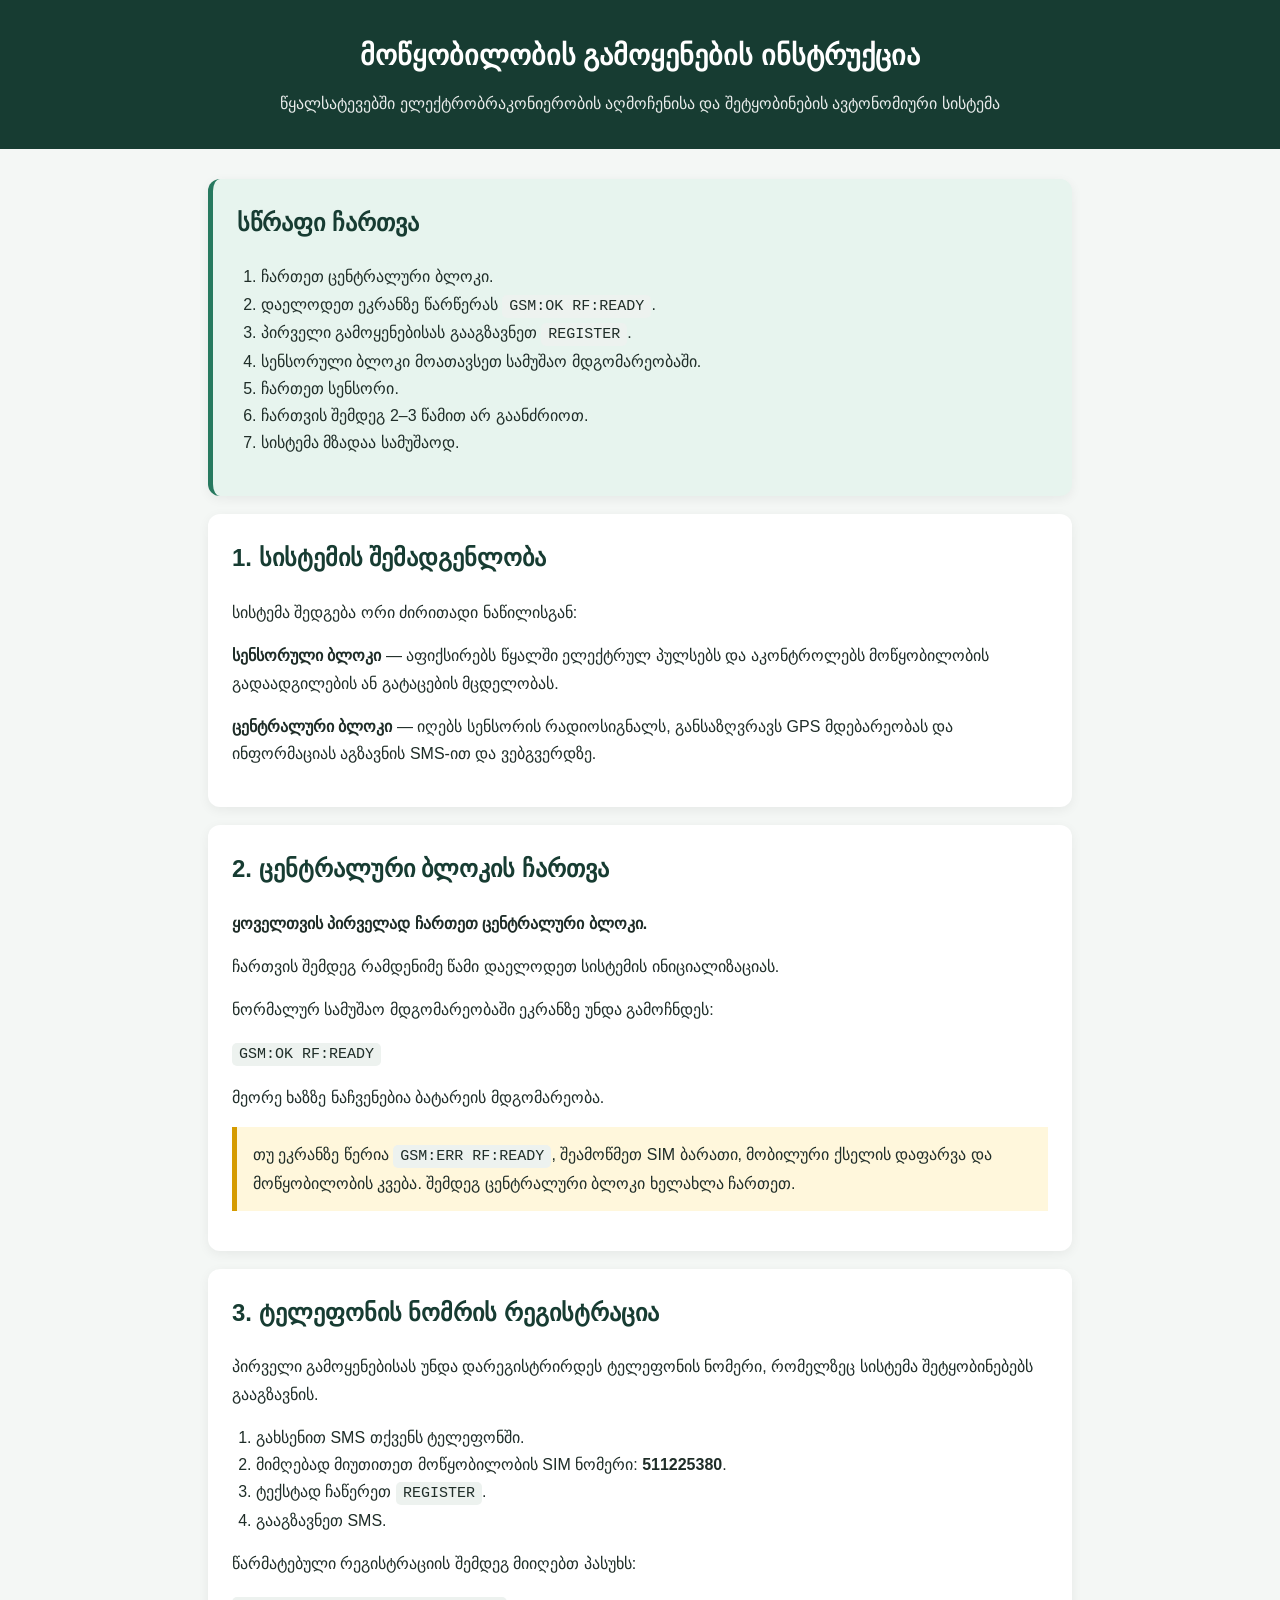
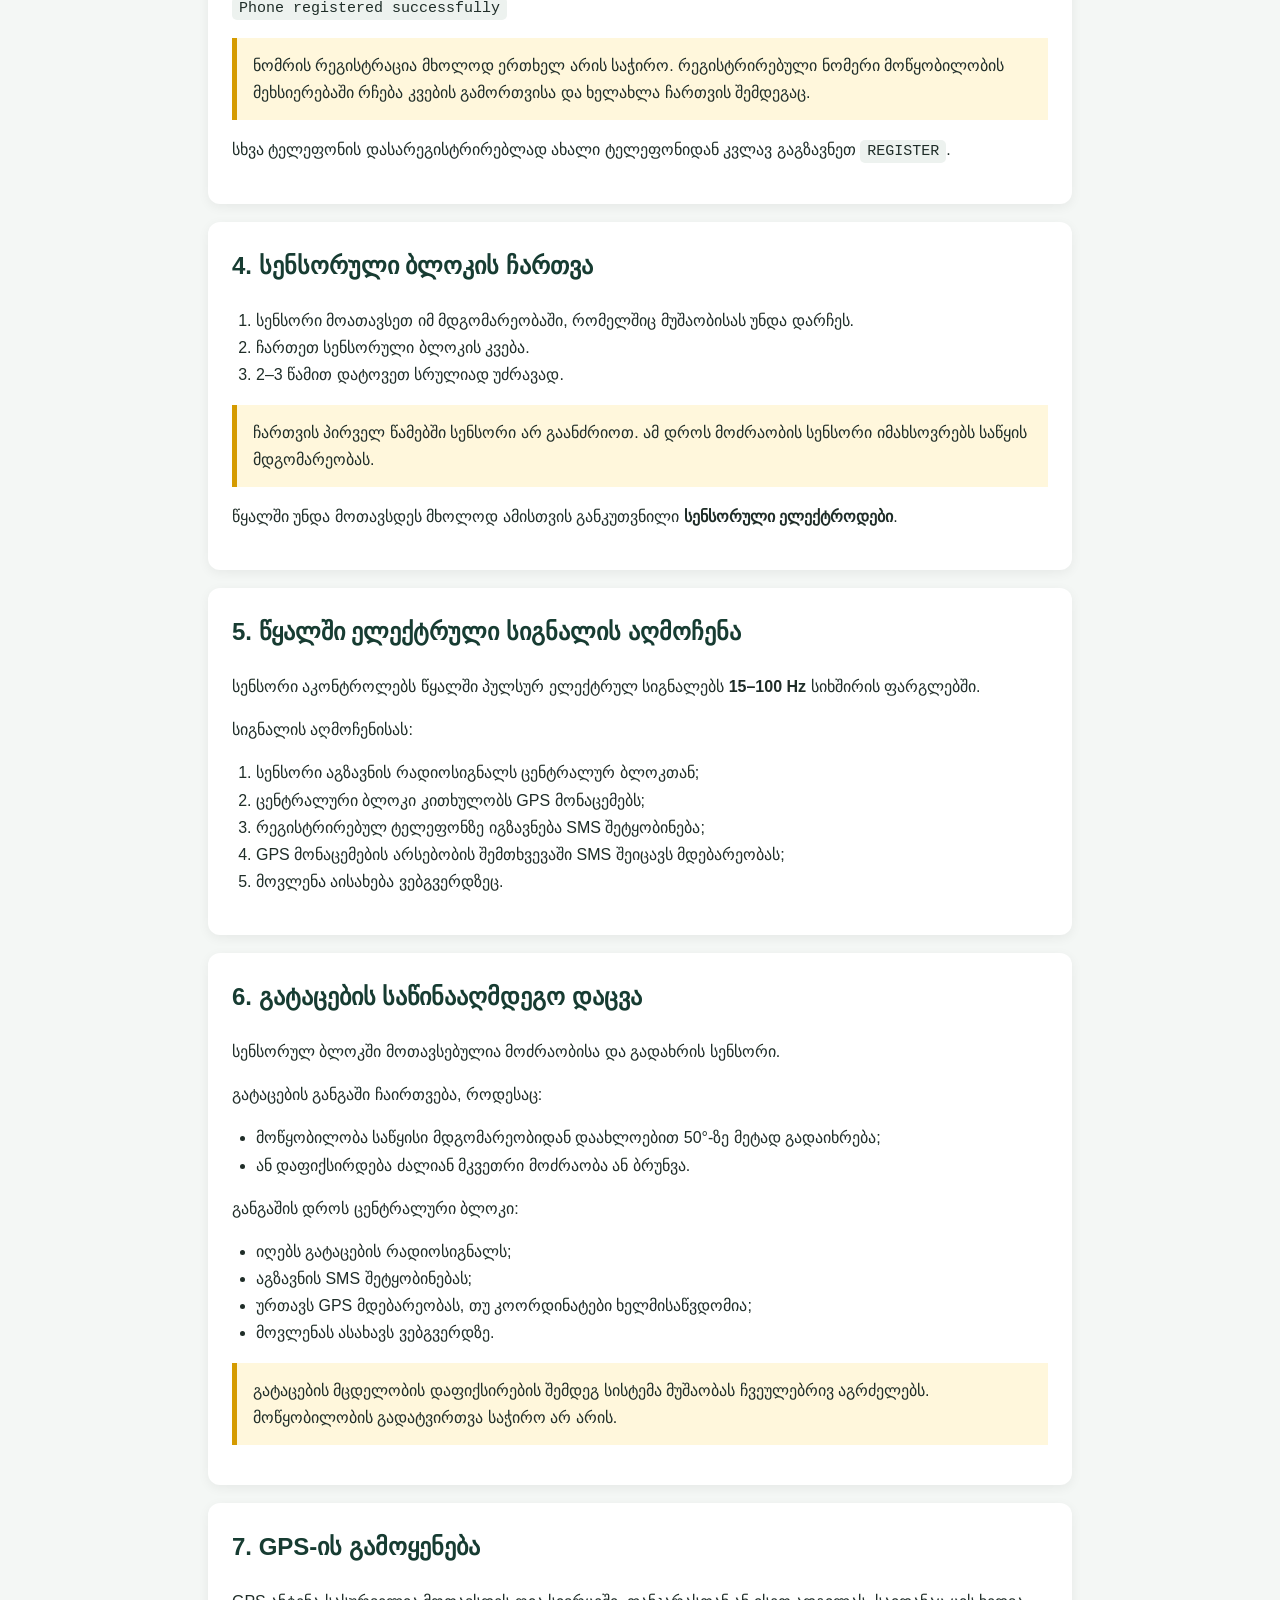
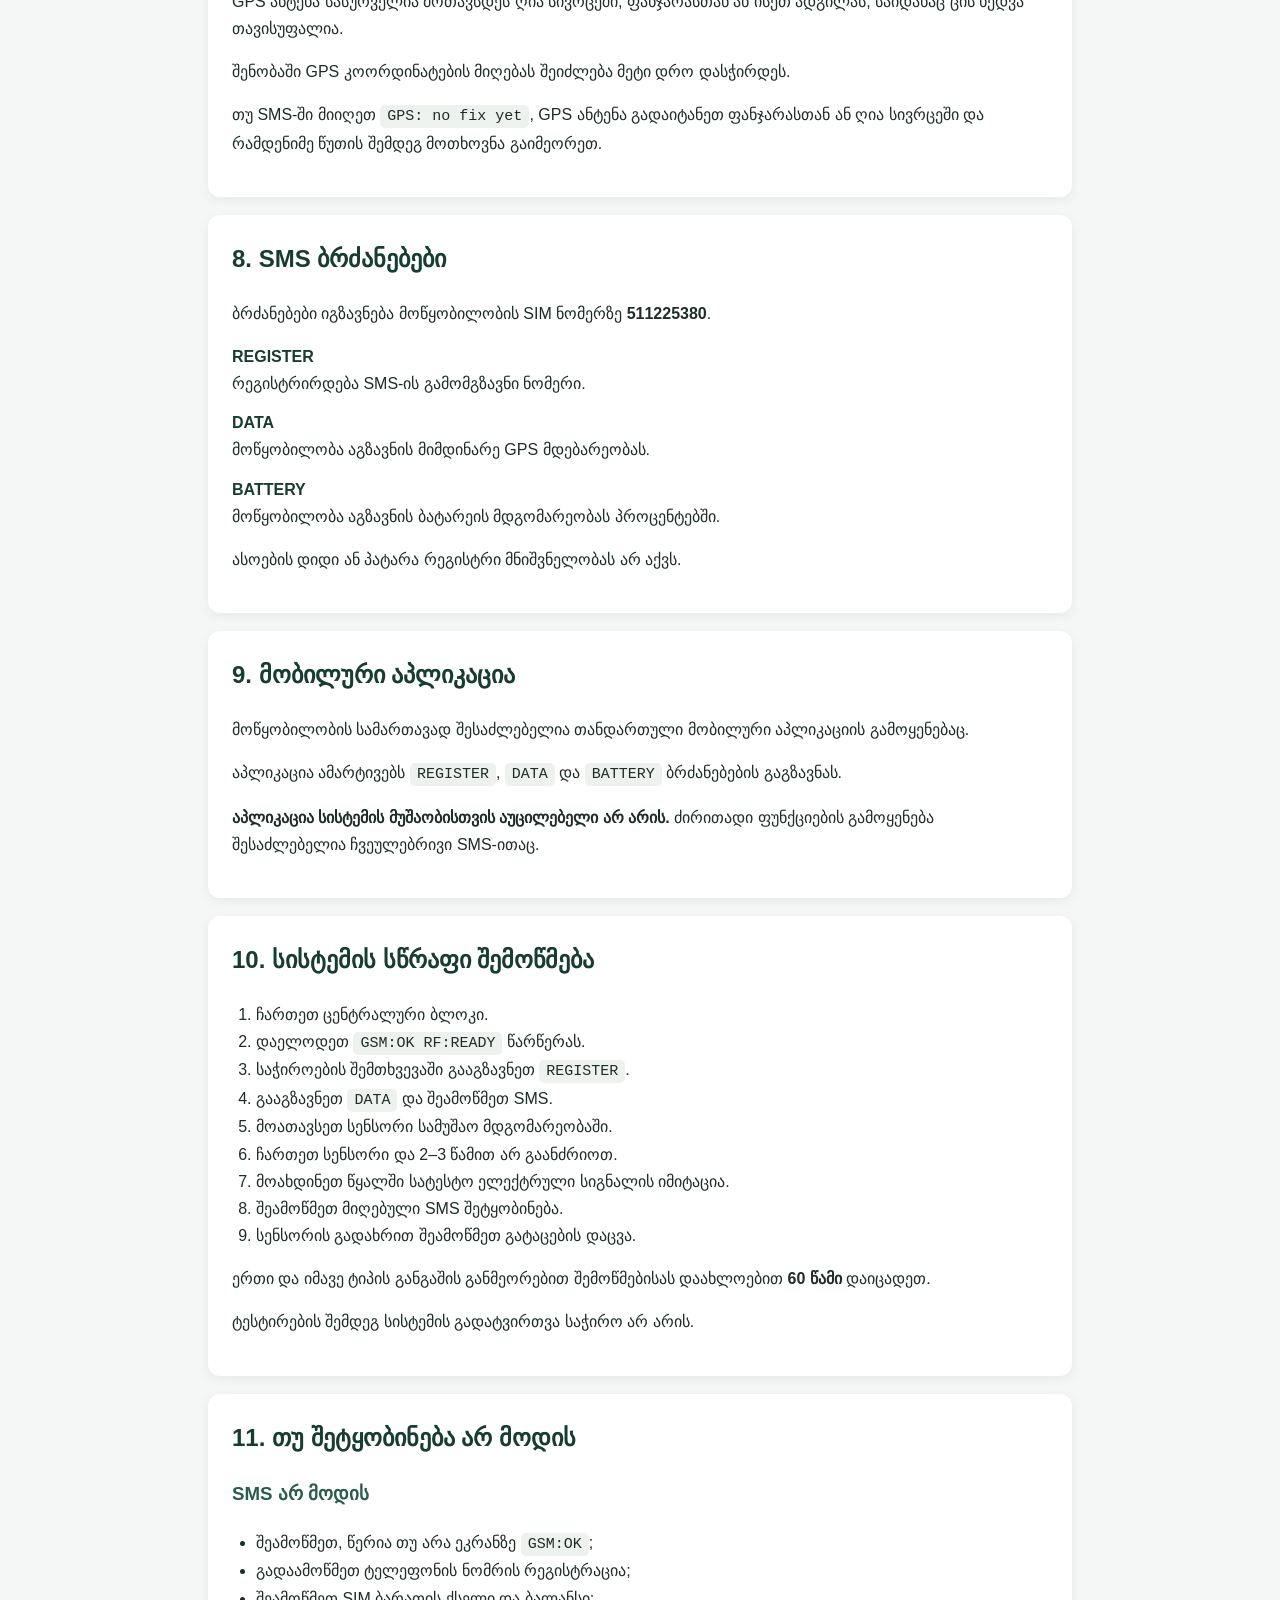
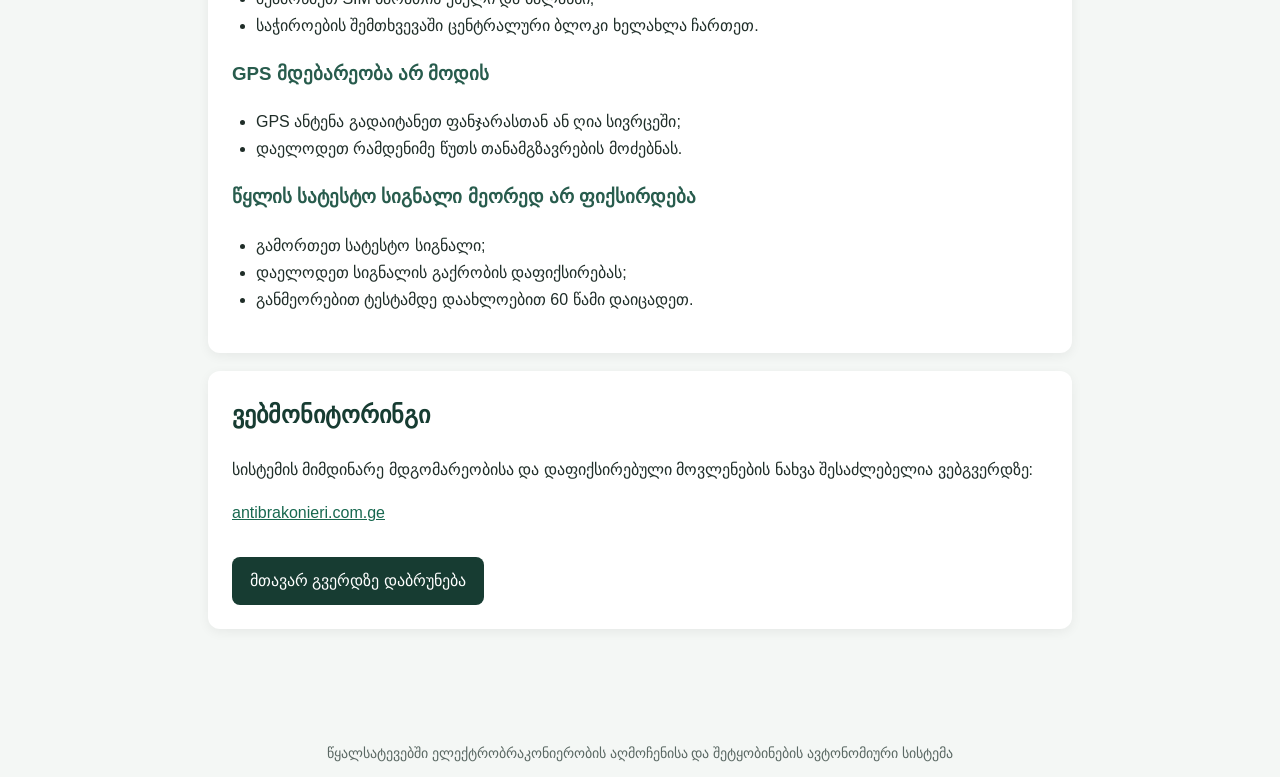
==== instruction.html @ 5f30da4d "Add initial HTML instruction document" ====
<!DOCTYPE html>
<html lang="ka">
<head>
  <meta charset="UTF-8">
  <meta name="viewport" content="width=device-width, initial-scale=1.0">

  <title>გამოყენების ინსტრუქცია | ანტიბრაკონიერი</title>

  <style>
    * {
      box-sizing: border-box;
    }

    body {
      margin: 0;
      font-family: Arial, sans-serif;
      background: #f4f7f5;
      color: #1f2d28;
      line-height: 1.7;
    }

    header {
      background: #173c32;
      color: white;
      padding: 32px 20px;
      text-align: center;
    }

    header h1 {
      margin: 0 0 10px;
      font-size: 28px;
    }

    header p {
      margin: 0;
      opacity: 0.9;
    }

    main {
      max-width: 900px;
      margin: 30px auto;
      padding: 0 18px 40px;
    }

    section {
      background: white;
      margin-bottom: 18px;
      padding: 24px;
      border-radius: 12px;
      box-shadow: 0 3px 12px rgba(0, 0, 0, 0.06);
    }

    h2 {
      margin-top: 0;
      color: #173c32;
    }

    h3 {
      color: #285c4d;
    }

    code {
      background: #edf2ef;
      padding: 3px 7px;
      border-radius: 5px;
      font-size: 15px;
    }

    .important {
      background: #fff7dc;
      border-left: 5px solid #d59b00;
      padding: 14px 16px;
      margin: 16px 0;
    }

    .quick {
      background: #e7f4ee;
      border-left: 5px solid #27795f;
    }

    ol, ul {
      padding-left: 24px;
    }

    .command {
      margin-bottom: 12px;
    }

    .command strong {
      color: #173c32;
    }

    a {
      color: #17684f;
    }

    .home-link {
      display: inline-block;
      margin-top: 15px;
      padding: 10px 18px;
      background: #173c32;
      color: white;
      text-decoration: none;
      border-radius: 8px;
    }

    footer {
      text-align: center;
      padding: 25px;
      color: #5a6863;
      font-size: 14px;
    }

    @media (max-width: 600px) {
      header h1 {
        font-size: 23px;
      }

      section {
        padding: 18px;
      }
    }
  </style>
</head>

<body>

<header>
  <h1>მოწყობილობის გამოყენების ინსტრუქცია</h1>
  <p>წყალსატევებში ელექტრობრაკონიერობის აღმოჩენისა და შეტყობინების ავტონომიური სისტემა</p>
</header>

<main>

  <section class="quick">
    <h2>სწრაფი ჩართვა</h2>

    <ol>
      <li>ჩართეთ ცენტრალური ბლოკი.</li>
      <li>დაელოდეთ ეკრანზე წარწერას <code>GSM:OK RF:READY</code>.</li>
      <li>პირველი გამოყენებისას გააგზავნეთ <code>REGISTER</code>.</li>
      <li>სენსორული ბლოკი მოათავსეთ სამუშაო მდგომარეობაში.</li>
      <li>ჩართეთ სენსორი.</li>
      <li>ჩართვის შემდეგ 2–3 წამით არ გაანძრიოთ.</li>
      <li>სისტემა მზადაა სამუშაოდ.</li>
    </ol>
  </section>


  <section>
    <h2>1. სისტემის შემადგენლობა</h2>

    <p>
      სისტემა შედგება ორი ძირითადი ნაწილისგან:
    </p>

    <p>
      <strong>სენსორული ბლოკი</strong> — აფიქსირებს წყალში ელექტრულ
      პულსებს და აკონტროლებს მოწყობილობის გადაადგილების ან
      გატაცების მცდელობას.
    </p>

    <p>
      <strong>ცენტრალური ბლოკი</strong> — იღებს სენსორის
      რადიოსიგნალს, განსაზღვრავს GPS მდებარეობას და ინფორმაციას
      აგზავნის SMS-ით და ვებგვერდზე.
    </p>
  </section>


  <section>
    <h2>2. ცენტრალური ბლოკის ჩართვა</h2>

    <p><strong>ყოველთვის პირველად ჩართეთ ცენტრალური ბლოკი.</strong></p>

    <p>
      ჩართვის შემდეგ რამდენიმე წამი დაელოდეთ სისტემის ინიციალიზაციას.
    </p>

    <p>
      ნორმალურ სამუშაო მდგომარეობაში ეკრანზე უნდა გამოჩნდეს:
    </p>

    <p><code>GSM:OK RF:READY</code></p>

    <p>
      მეორე ხაზზე ნაჩვენებია ბატარეის მდგომარეობა.
    </p>

    <div class="important">
      თუ ეკრანზე წერია <code>GSM:ERR RF:READY</code>,
      შეამოწმეთ SIM ბარათი, მობილური ქსელის დაფარვა და
      მოწყობილობის კვება. შემდეგ ცენტრალური ბლოკი ხელახლა ჩართეთ.
    </div>
  </section>


  <section>
    <h2>3. ტელეფონის ნომრის რეგისტრაცია</h2>

    <p>
      პირველი გამოყენებისას უნდა დარეგისტრირდეს ტელეფონის ნომერი,
      რომელზეც სისტემა შეტყობინებებს გააგზავნის.
    </p>

    <ol>
      <li>გახსენით SMS თქვენს ტელეფონში.</li>
      <li>მიმღებად მიუთითეთ მოწყობილობის SIM ნომერი: <strong>511225380</strong>.</li>
      <li>ტექსტად ჩაწერეთ <code>REGISTER</code>.</li>
      <li>გააგზავნეთ SMS.</li>
    </ol>

    <p>
      წარმატებული რეგისტრაციის შემდეგ მიიღებთ პასუხს:
    </p>

    <p><code>Phone registered successfully</code></p>

    <div class="important">
      ნომრის რეგისტრაცია მხოლოდ ერთხელ არის საჭირო.
      რეგისტრირებული ნომერი მოწყობილობის მეხსიერებაში რჩება
      კვების გამორთვისა და ხელახლა ჩართვის შემდეგაც.
    </div>

    <p>
      სხვა ტელეფონის დასარეგისტრირებლად ახალი ტელეფონიდან კვლავ
      გაგზავნეთ <code>REGISTER</code>.
    </p>
  </section>


  <section>
    <h2>4. სენსორული ბლოკის ჩართვა</h2>

    <ol>
      <li>სენსორი მოათავსეთ იმ მდგომარეობაში, რომელშიც მუშაობისას უნდა დარჩეს.</li>
      <li>ჩართეთ სენსორული ბლოკის კვება.</li>
      <li>2–3 წამით დატოვეთ სრულიად უძრავად.</li>
    </ol>

    <div class="important">
      ჩართვის პირველ წამებში სენსორი არ გაანძრიოთ.
      ამ დროს მოძრაობის სენსორი იმახსოვრებს საწყის მდგომარეობას.
    </div>

    <p>
      წყალში უნდა მოთავსდეს მხოლოდ ამისთვის განკუთვნილი
      <strong>სენსორული ელექტროდები</strong>.
    </p>
  </section>


  <section>
    <h2>5. წყალში ელექტრული სიგნალის აღმოჩენა</h2>

    <p>
      სენსორი აკონტროლებს წყალში პულსურ ელექტრულ სიგნალებს
      <strong>15–100 Hz</strong> სიხშირის ფარგლებში.
    </p>

    <p>სიგნალის აღმოჩენისას:</p>

    <ol>
      <li>სენსორი აგზავნის რადიოსიგნალს ცენტრალურ ბლოკთან;</li>
      <li>ცენტრალური ბლოკი კითხულობს GPS მონაცემებს;</li>
      <li>რეგისტრირებულ ტელეფონზე იგზავნება SMS შეტყობინება;</li>
      <li>GPS მონაცემების არსებობის შემთხვევაში SMS შეიცავს მდებარეობას;</li>
      <li>მოვლენა აისახება ვებგვერდზეც.</li>
    </ol>
  </section>


  <section>
    <h2>6. გატაცების საწინააღმდეგო დაცვა</h2>

    <p>
      სენსორულ ბლოკში მოთავსებულია მოძრაობისა და გადახრის სენსორი.
    </p>

    <p>გატაცების განგაში ჩაირთვება, როდესაც:</p>

    <ul>
      <li>მოწყობილობა საწყისი მდგომარეობიდან დაახლოებით 50°-ზე მეტად გადაიხრება;</li>
      <li>ან დაფიქსირდება ძალიან მკვეთრი მოძრაობა ან ბრუნვა.</li>
    </ul>

    <p>განგაშის დროს ცენტრალური ბლოკი:</p>

    <ul>
      <li>იღებს გატაცების რადიოსიგნალს;</li>
      <li>აგზავნის SMS შეტყობინებას;</li>
      <li>ურთავს GPS მდებარეობას, თუ კოორდინატები ხელმისაწვდომია;</li>
      <li>მოვლენას ასახავს ვებგვერდზე.</li>
    </ul>

    <div class="important">
      გატაცების მცდელობის დაფიქსირების შემდეგ სისტემა მუშაობას
      ჩვეულებრივ აგრძელებს. მოწყობილობის გადატვირთვა საჭირო არ არის.
    </div>
  </section>


  <section>
    <h2>7. GPS-ის გამოყენება</h2>

    <p>
      GPS ანტენა სასურველია მოთავსდეს ღია სივრცეში, ფანჯარასთან
      ან ისეთ ადგილას, საიდანაც ცის ხედვა თავისუფალია.
    </p>

    <p>
      შენობაში GPS კოორდინატების მიღებას შეიძლება მეტი დრო დასჭირდეს.
    </p>

    <p>
      თუ SMS-ში მიიღეთ <code>GPS: no fix yet</code>,
      GPS ანტენა გადაიტანეთ ფანჯარასთან ან ღია სივრცეში და
      რამდენიმე წუთის შემდეგ მოთხოვნა გაიმეორეთ.
    </p>
  </section>


  <section>
    <h2>8. SMS ბრძანებები</h2>

    <p>
      ბრძანებები იგზავნება მოწყობილობის SIM ნომერზე
      <strong>511225380</strong>.
    </p>

    <div class="command">
      <strong>REGISTER</strong><br>
      რეგისტრირდება SMS-ის გამომგზავნი ნომერი.
    </div>

    <div class="command">
      <strong>DATA</strong><br>
      მოწყობილობა აგზავნის მიმდინარე GPS მდებარეობას.
    </div>

    <div class="command">
      <strong>BATTERY</strong><br>
      მოწყობილობა აგზავნის ბატარეის მდგომარეობას პროცენტებში.
    </div>

    <p>
      ასოების დიდი ან პატარა რეგისტრი მნიშვნელობას არ აქვს.
    </p>
  </section>


  <section>
    <h2>9. მობილური აპლიკაცია</h2>

    <p>
      მოწყობილობის სამართავად შესაძლებელია თანდართული
      მობილური აპლიკაციის გამოყენებაც.
    </p>

    <p>
      აპლიკაცია ამარტივებს <code>REGISTER</code>,
      <code>DATA</code> და <code>BATTERY</code>
      ბრძანებების გაგზავნას.
    </p>

    <p>
      <strong>აპლიკაცია სისტემის მუშაობისთვის აუცილებელი არ არის.</strong>
      ძირითადი ფუნქციების გამოყენება შესაძლებელია ჩვეულებრივი SMS-ითაც.
    </p>
  </section>


  <section>
    <h2>10. სისტემის სწრაფი შემოწმება</h2>

    <ol>
      <li>ჩართეთ ცენტრალური ბლოკი.</li>
      <li>დაელოდეთ <code>GSM:OK RF:READY</code> წარწერას.</li>
      <li>საჭიროების შემთხვევაში გააგზავნეთ <code>REGISTER</code>.</li>
      <li>გააგზავნეთ <code>DATA</code> და შეამოწმეთ SMS.</li>
      <li>მოათავსეთ სენსორი სამუშაო მდგომარეობაში.</li>
      <li>ჩართეთ სენსორი და 2–3 წამით არ გაანძრიოთ.</li>
      <li>მოახდინეთ წყალში სატესტო ელექტრული სიგნალის იმიტაცია.</li>
      <li>შეამოწმეთ მიღებული SMS შეტყობინება.</li>
      <li>სენსორის გადახრით შეამოწმეთ გატაცების დაცვა.</li>
    </ol>

    <p>
      ერთი და იმავე ტიპის განგაშის განმეორებით შემოწმებისას
      დაახლოებით <strong>60 წამი</strong> დაიცადეთ.
    </p>

    <p>
      ტესტირების შემდეგ სისტემის გადატვირთვა საჭირო არ არის.
    </p>
  </section>


  <section>
    <h2>11. თუ შეტყობინება არ მოდის</h2>

    <h3>SMS არ მოდის</h3>

    <ul>
      <li>შეამოწმეთ, წერია თუ არა ეკრანზე <code>GSM:OK</code>;</li>
      <li>გადაამოწმეთ ტელეფონის ნომრის რეგისტრაცია;</li>
      <li>შეამოწმეთ SIM ბარათის ქსელი და ბალანსი;</li>
      <li>საჭიროების შემთხვევაში ცენტრალური ბლოკი ხელახლა ჩართეთ.</li>
    </ul>

    <h3>GPS მდებარეობა არ მოდის</h3>

    <ul>
      <li>GPS ანტენა გადაიტანეთ ფანჯარასთან ან ღია სივრცეში;</li>
      <li>დაელოდეთ რამდენიმე წუთს თანამგზავრების მოძებნას.</li>
    </ul>

    <h3>წყლის სატესტო სიგნალი მეორედ არ ფიქსირდება</h3>

    <ul>
      <li>გამორთეთ სატესტო სიგნალი;</li>
      <li>დაელოდეთ სიგნალის გაქრობის დაფიქსირებას;</li>
      <li>განმეორებით ტესტამდე დაახლოებით 60 წამი დაიცადეთ.</li>
    </ul>
  </section>


  <section>
    <h2>ვებმონიტორინგი</h2>

    <p>
      სისტემის მიმდინარე მდგომარეობისა და დაფიქსირებული მოვლენების
      ნახვა შესაძლებელია ვებგვერდზე:
    </p>

    <p>
      <a href="https://antibrakonieri.com.ge/">
        antibrakonieri.com.ge
      </a>
    </p>

    <a class="home-link" href="index.html">მთავარ გვერდზე დაბრუნება</a>
  </section>

</main>

<footer>
  წყალსატევებში ელექტრობრაკონიერობის აღმოჩენისა და შეტყობინების ავტონომიური სისტემა
</footer>

</body>
</html>
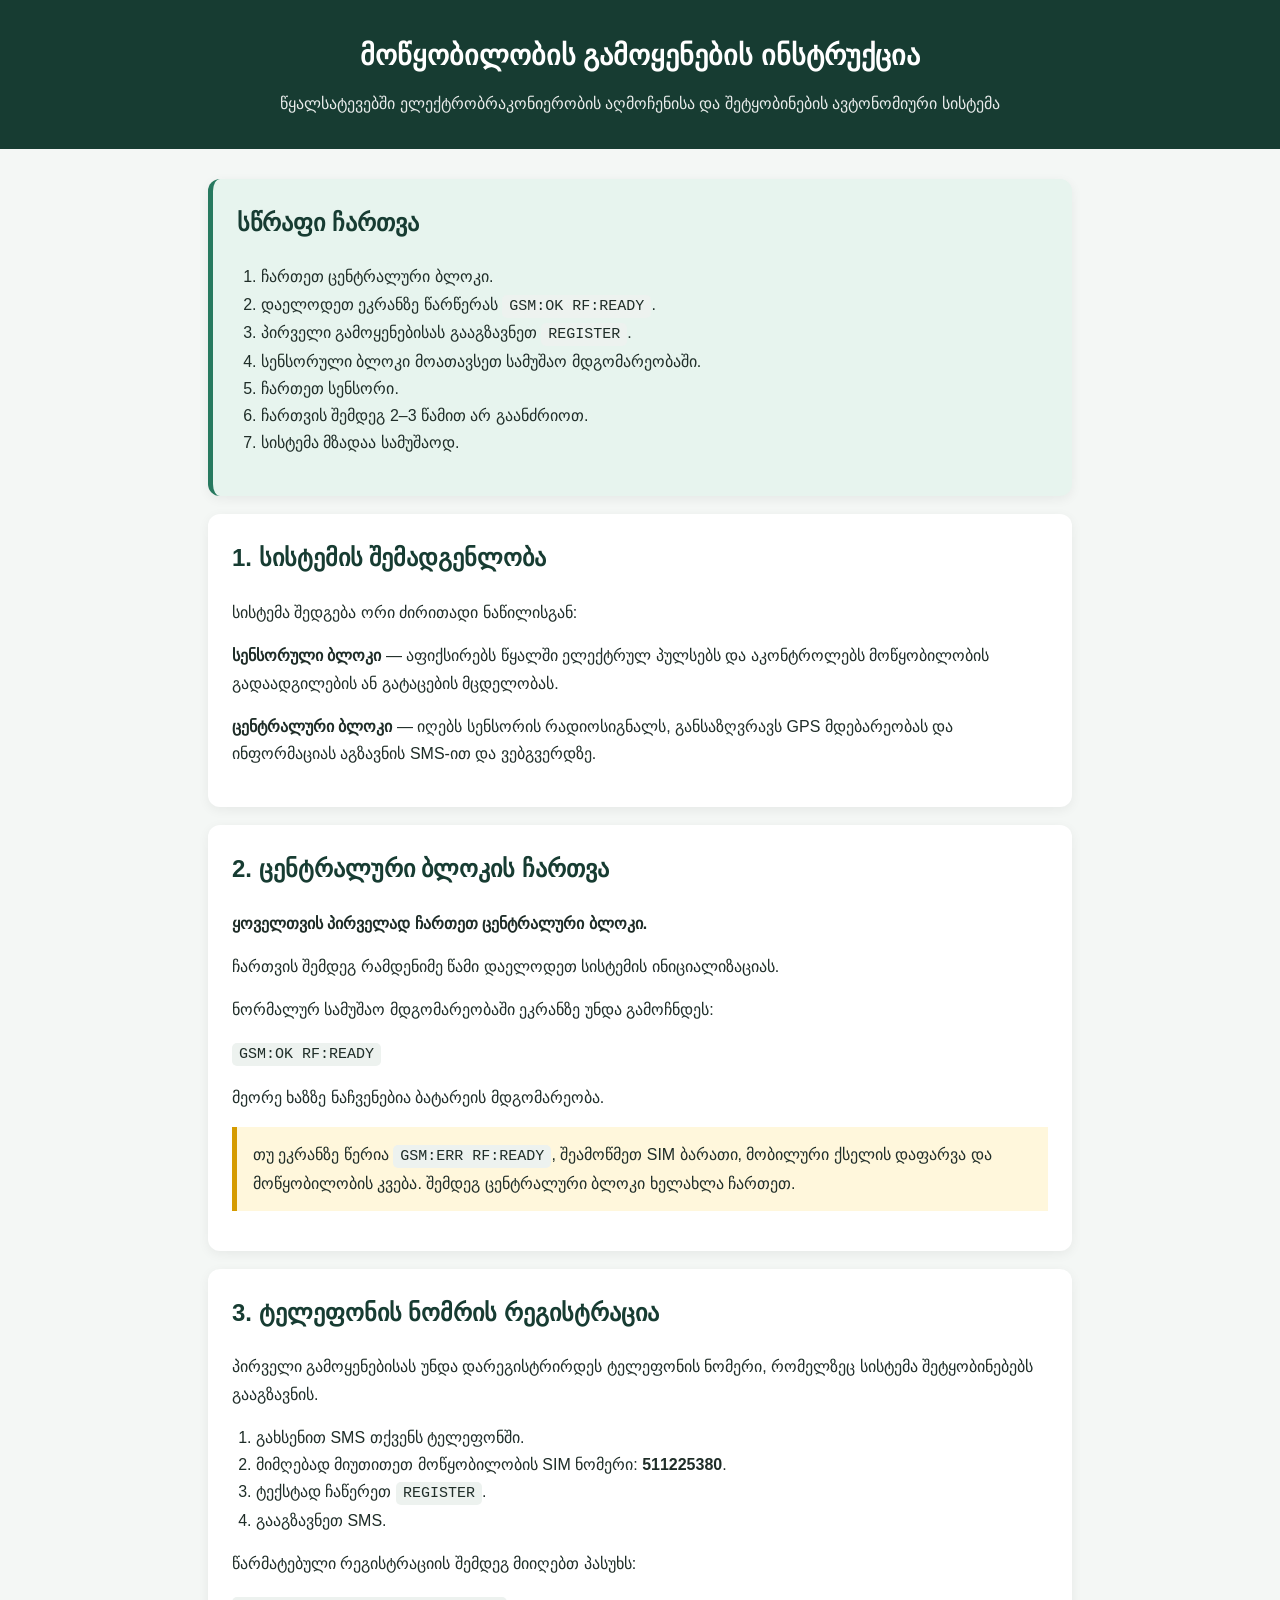
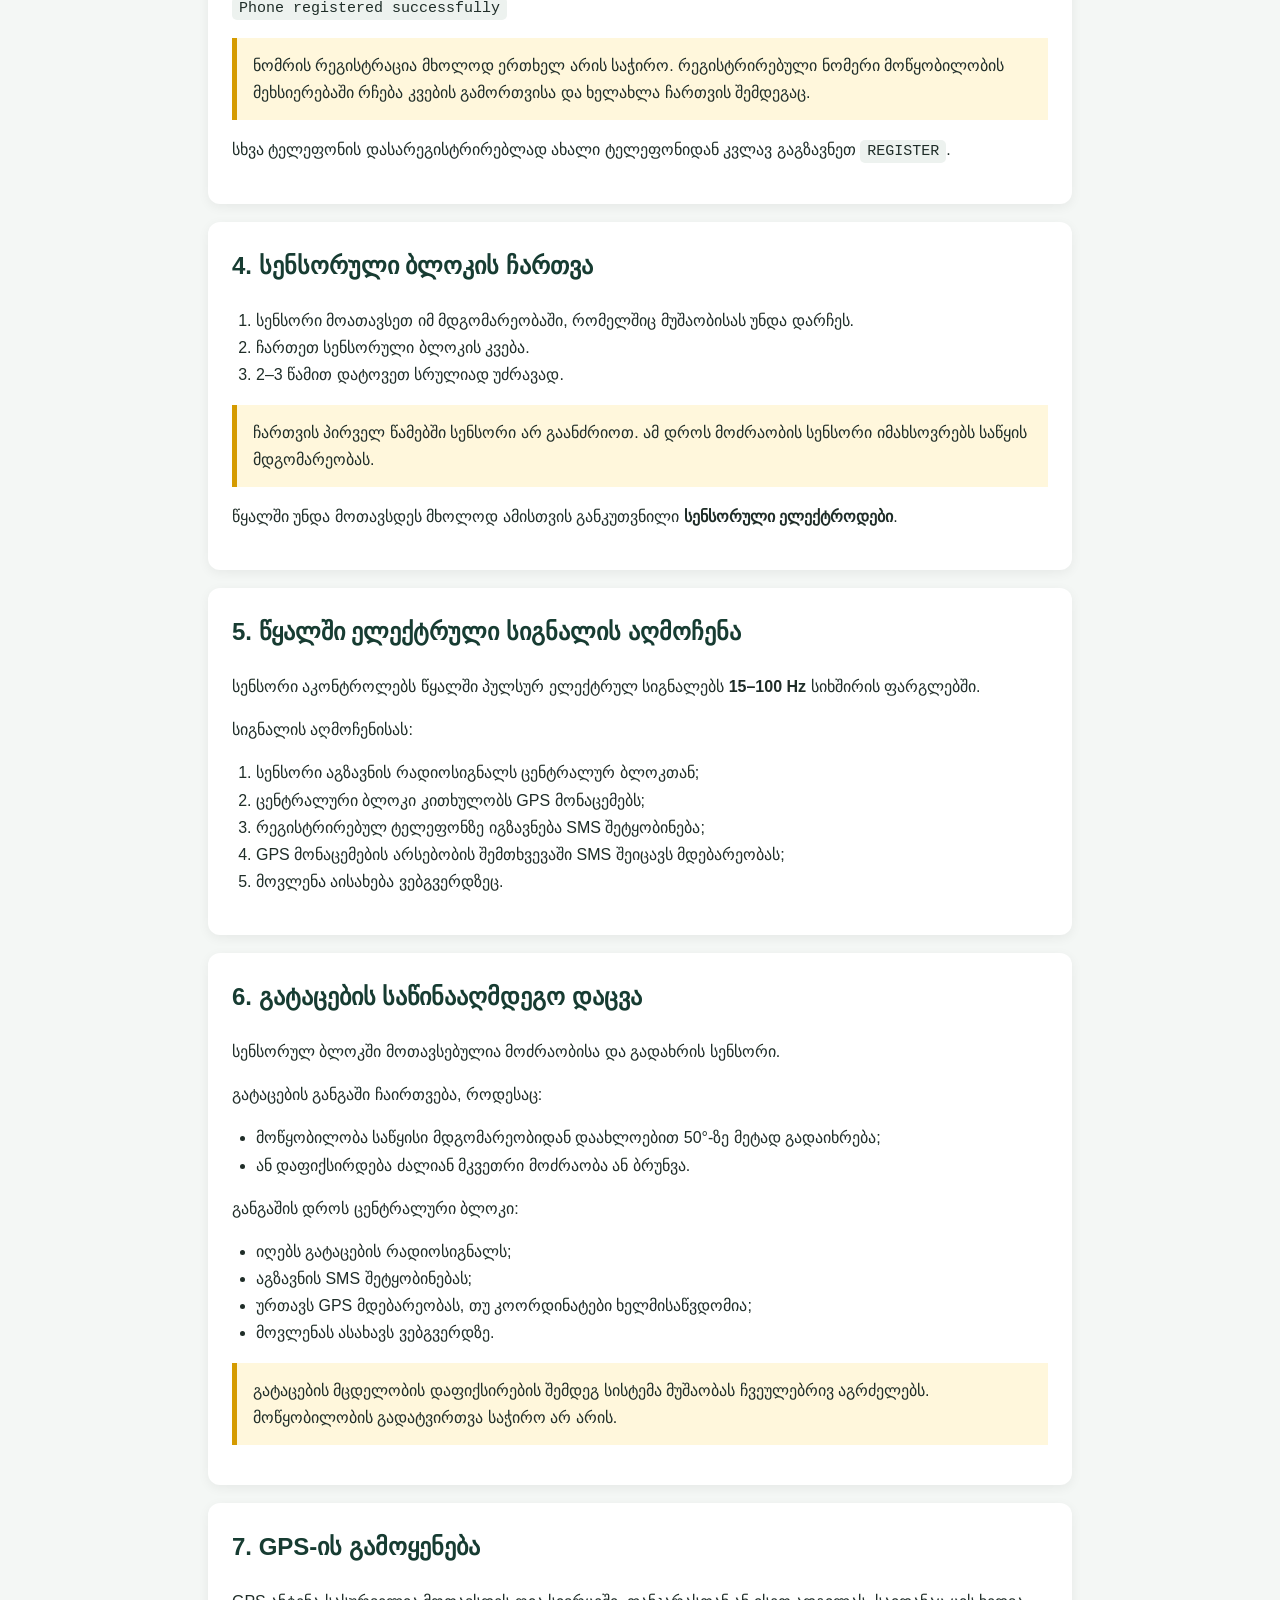
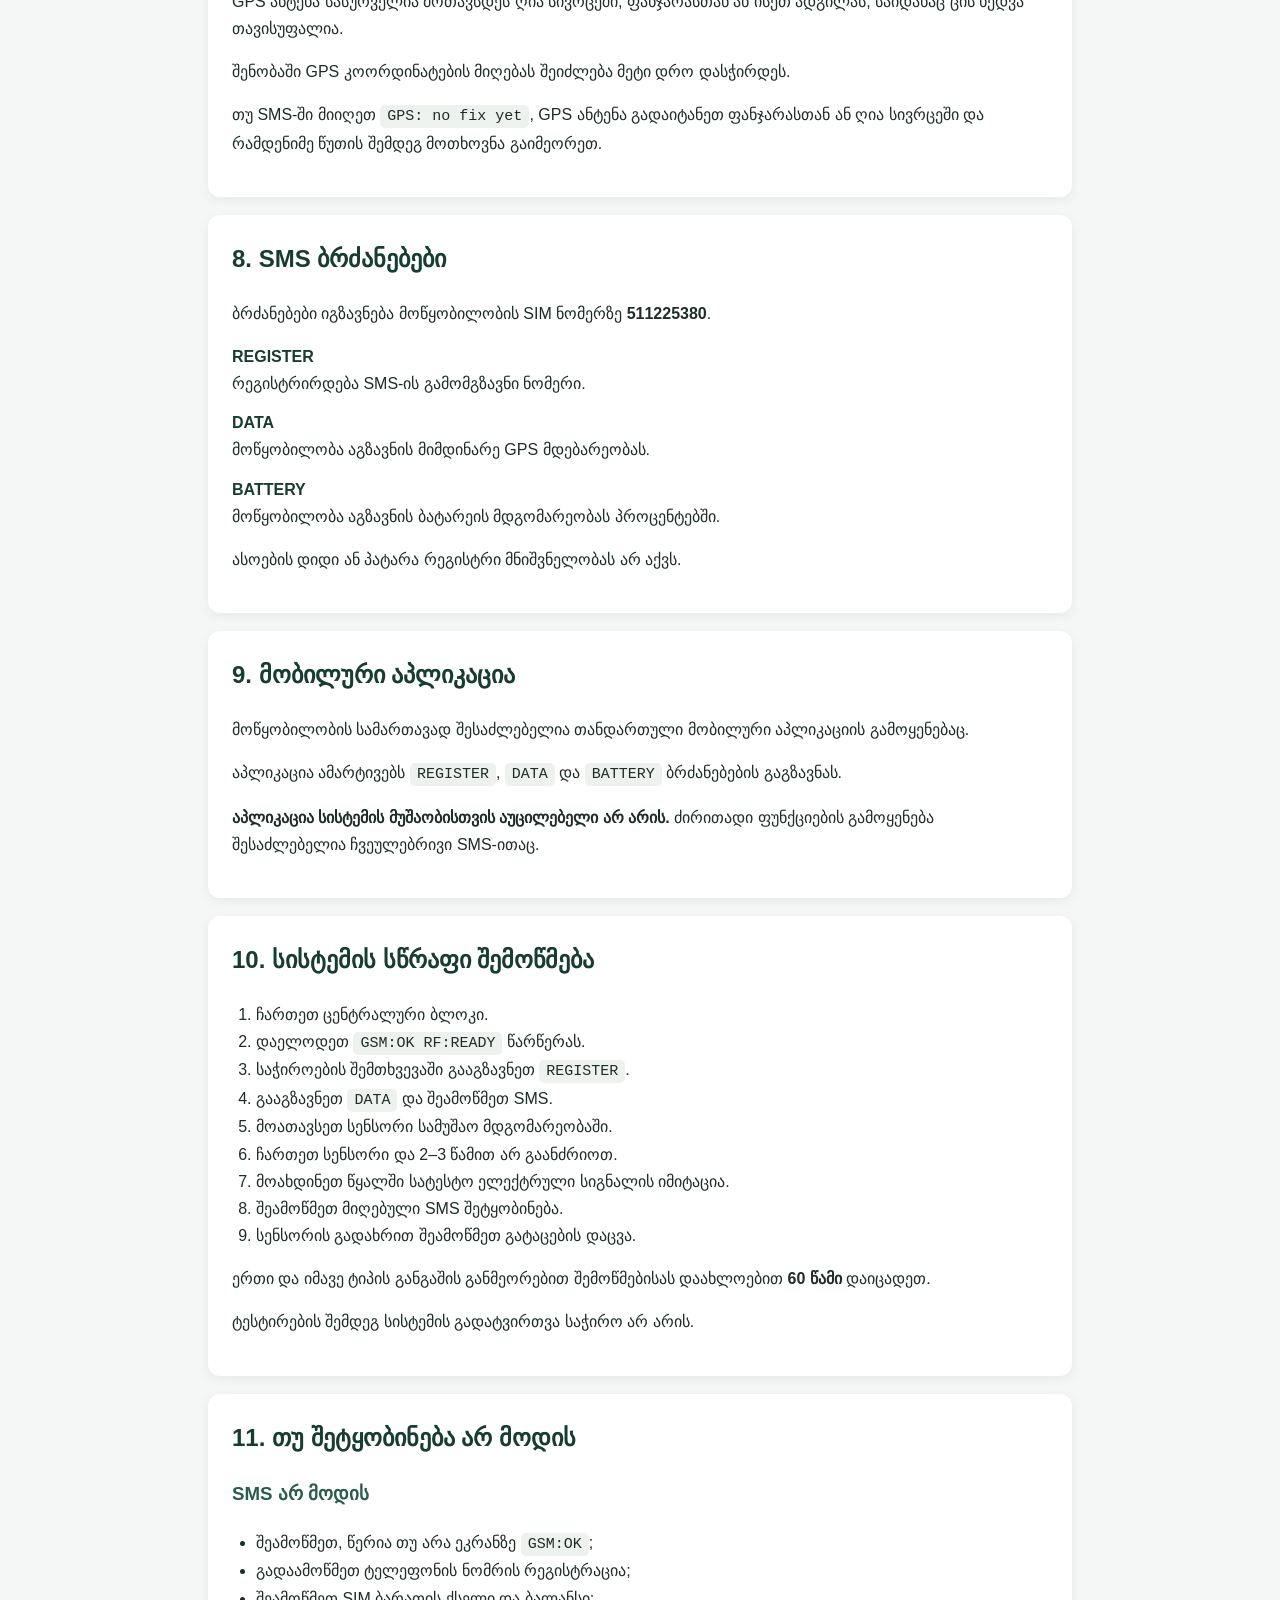
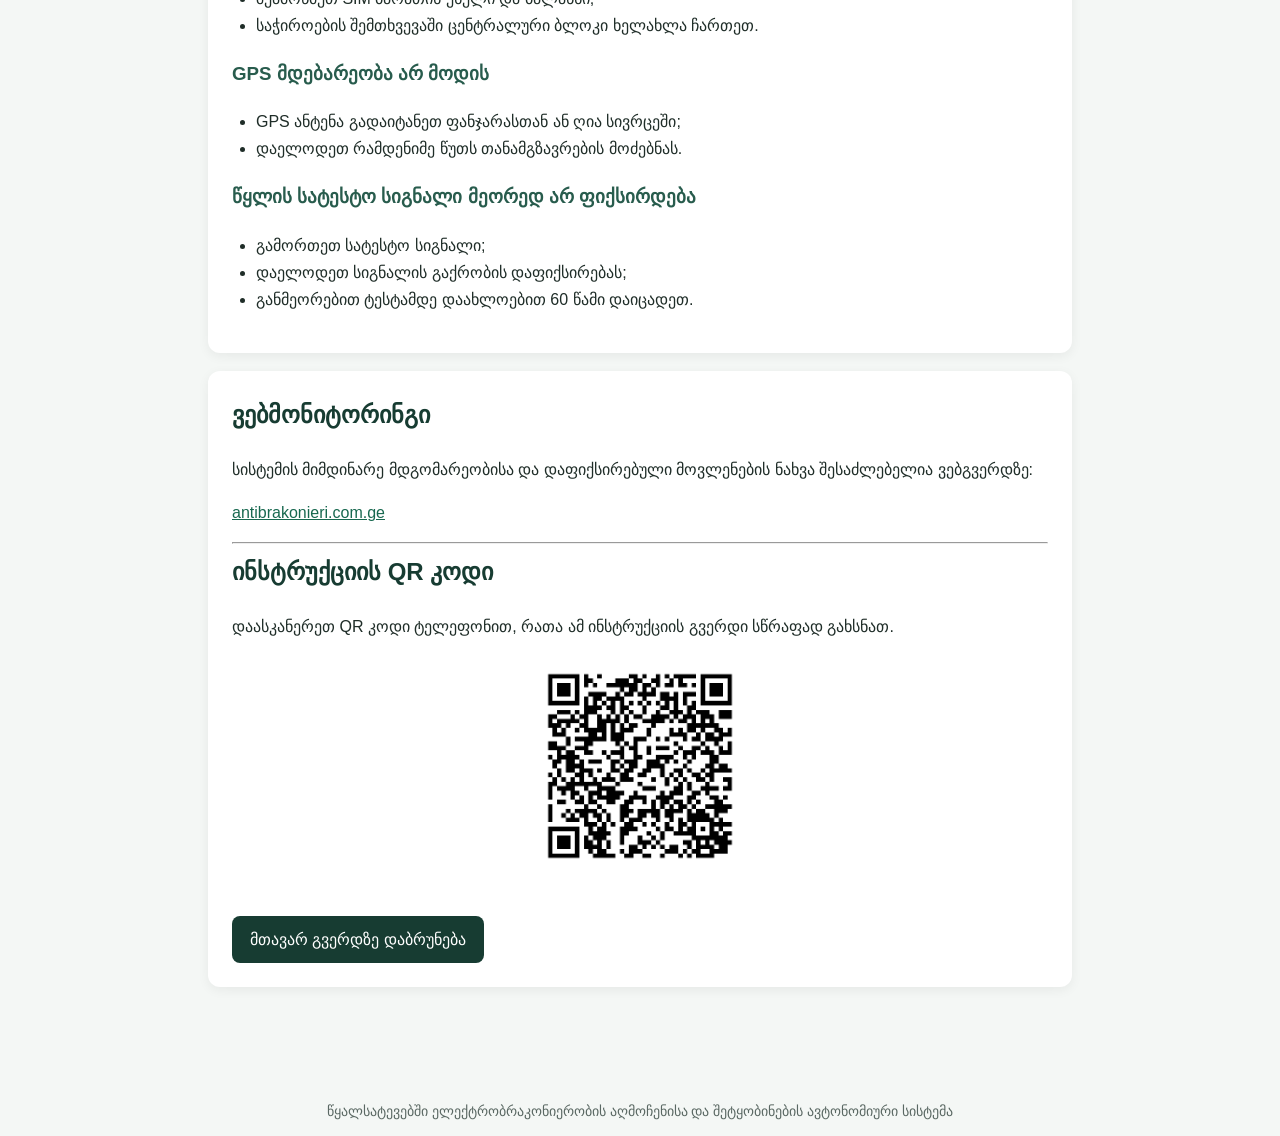
==== commit de2ff902: "Add QR code section to instruction.html Added QR code section for quick access to instructions." ====
--- a/instruction.html
+++ b/instruction.html
@@ -428,6 +428,8 @@
   <section>
     <h2>ვებმონიტორინგი</h2>
 
+    
+
     <p>
       სისტემის მიმდინარე მდგომარეობისა და დაფიქსირებული მოვლენების
       ნახვა შესაძლებელია ვებგვერდზე:
@@ -438,7 +440,21 @@
         antibrakonieri.com.ge
       </a>
     </p>
-
+<hr>
+
+<h2>ინსტრუქციის QR კოდი</h2>
+
+<p>
+  დაასკანერეთ QR კოდი ტელეფონით, რათა ამ ინსტრუქციის გვერდი სწრაფად გახსნათ.
+</p>
+
+<p style="text-align:center;">
+  <img
+    src="instruction_qr_4cm_300dpi.png"
+    alt="მოწყობილობის გამოყენების ინსტრუქციის QR კოდი"
+    style="width:220px; max-width:100%; height:auto;"
+  >
+</p>
     <a class="home-link" href="index.html">მთავარ გვერდზე დაბრუნება</a>
   </section>
 
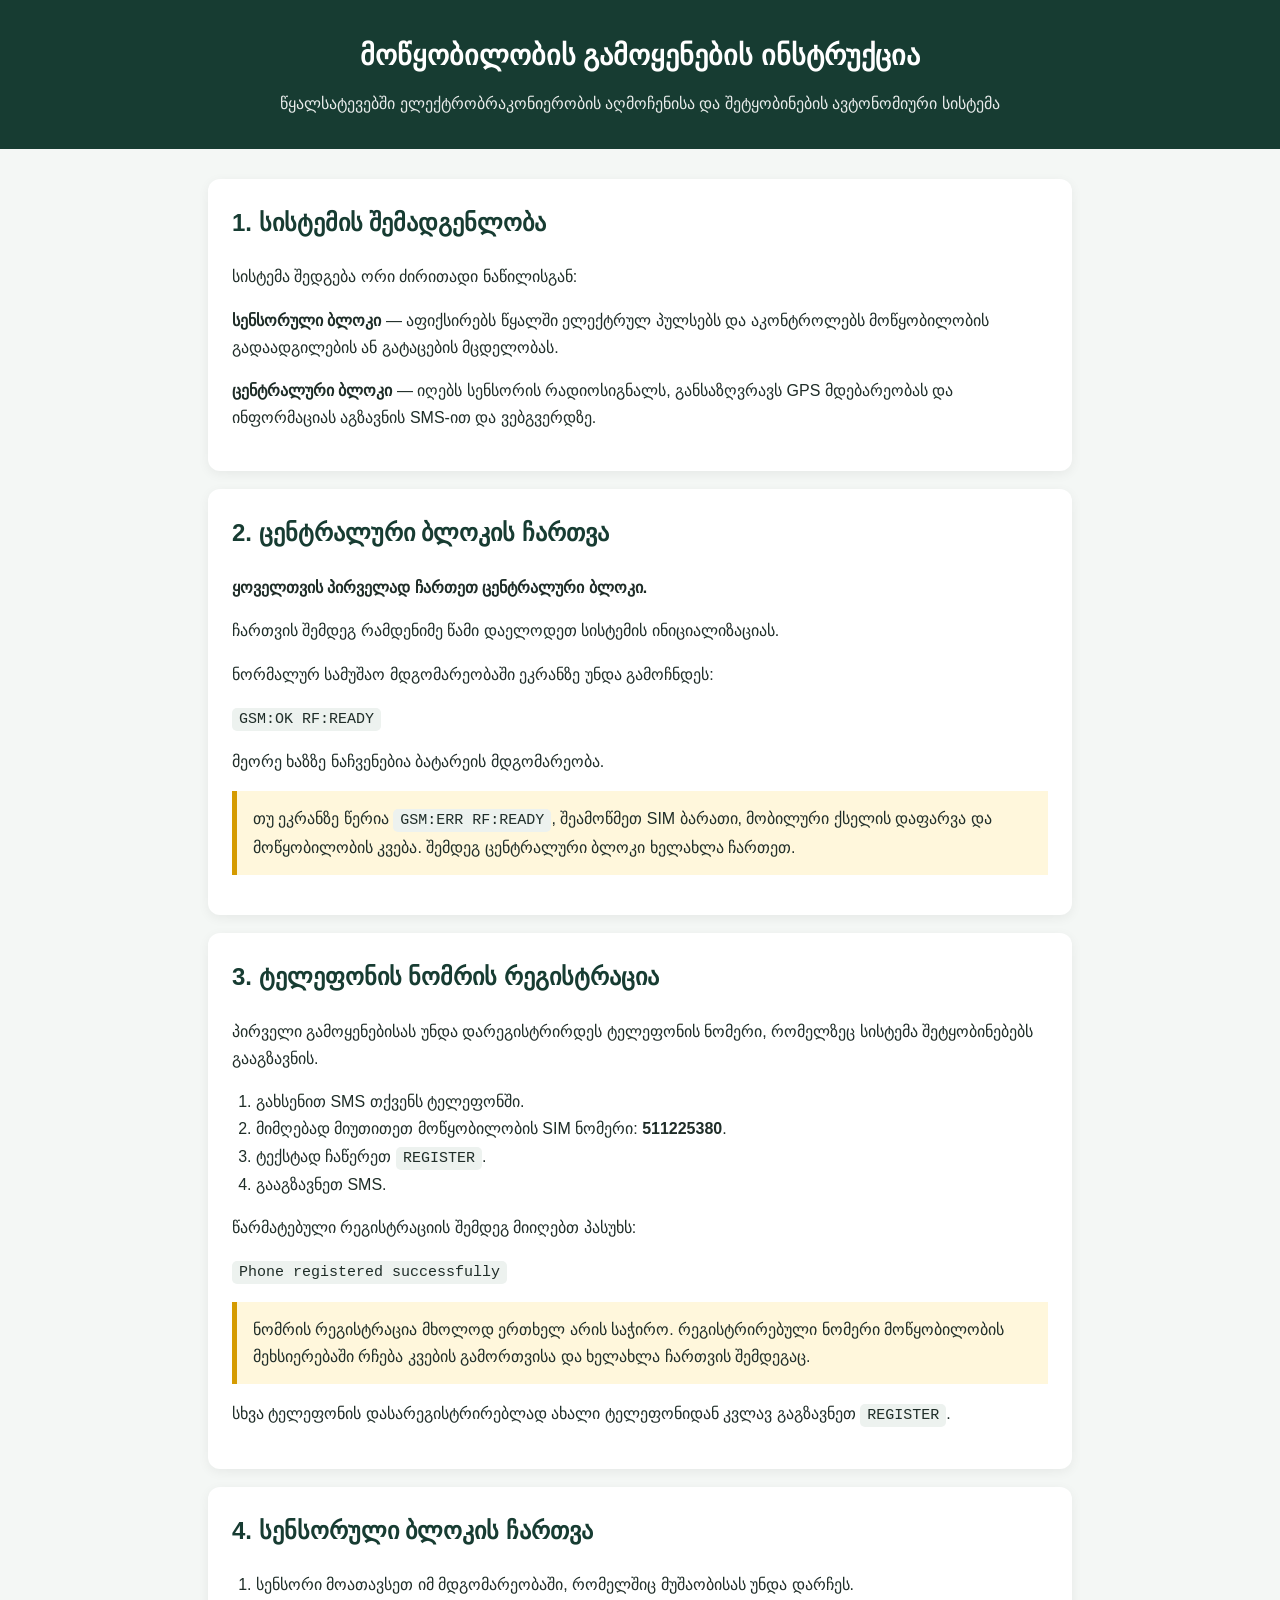
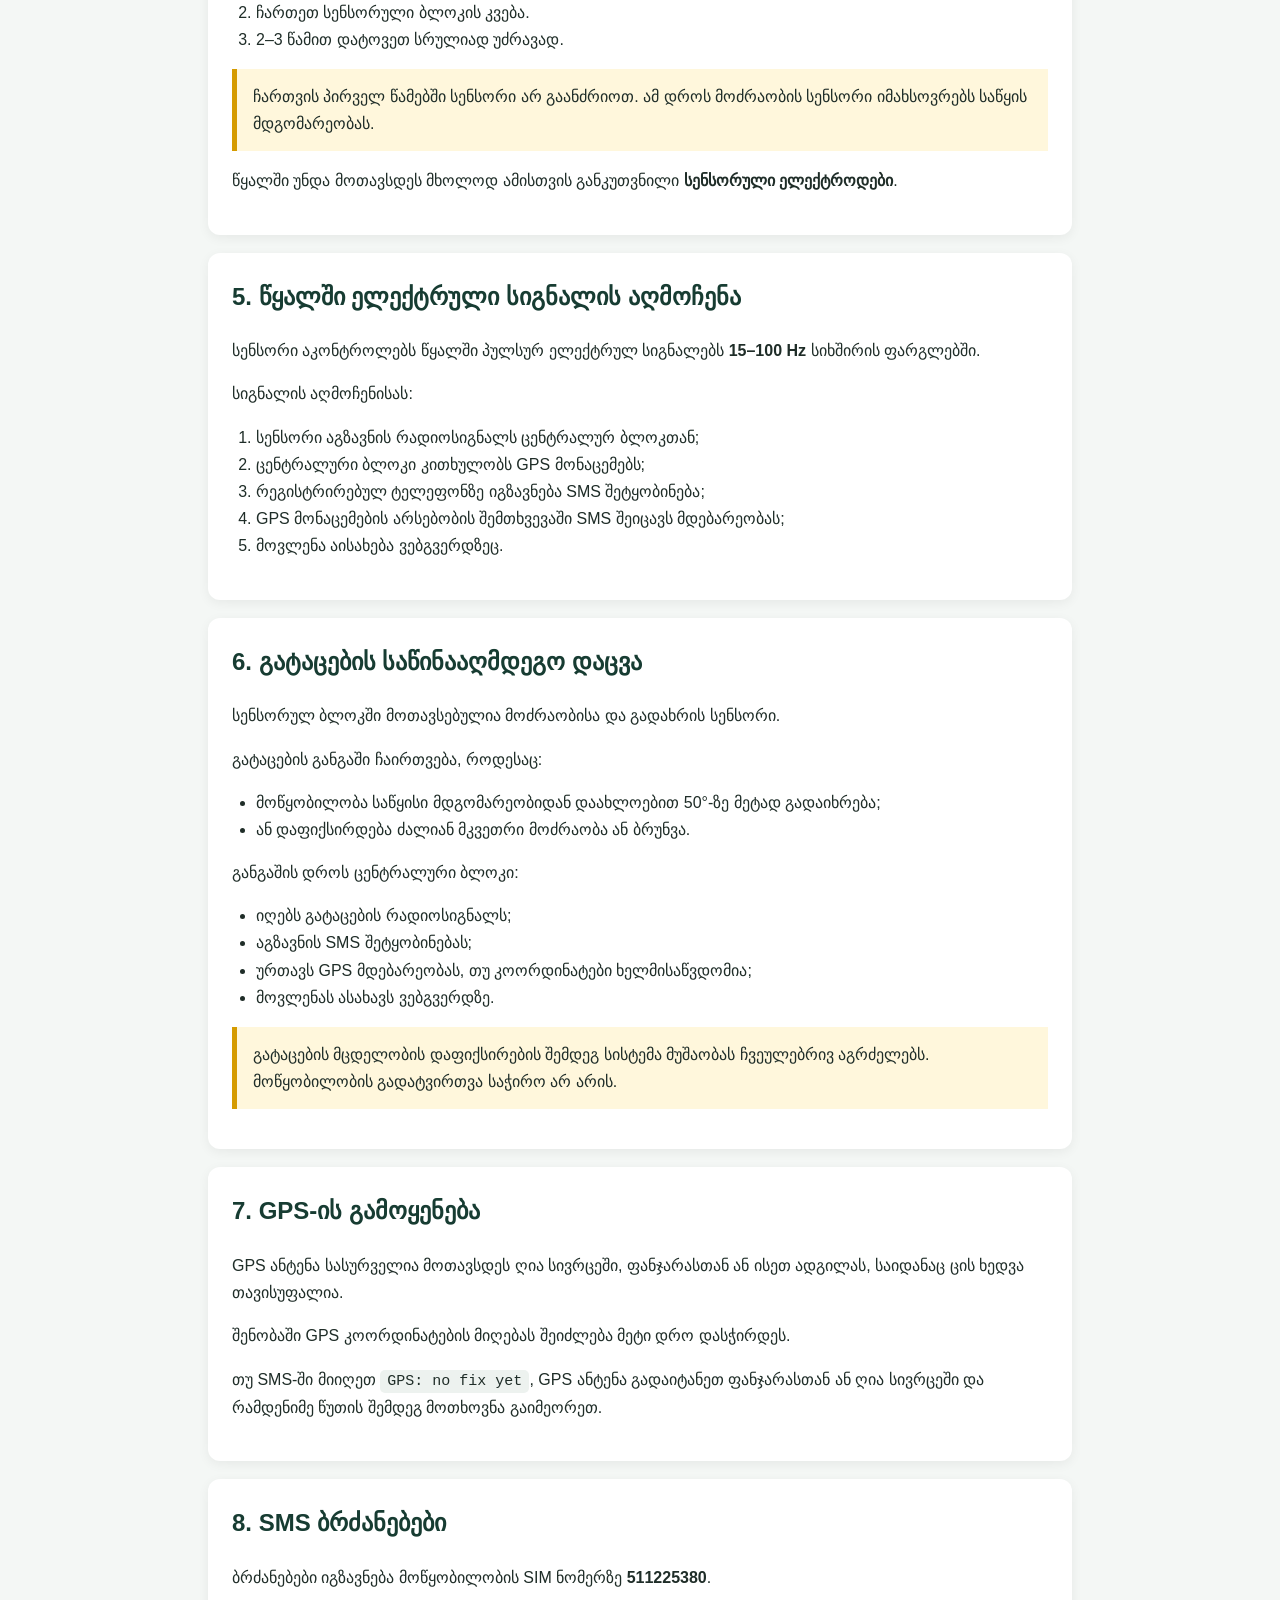
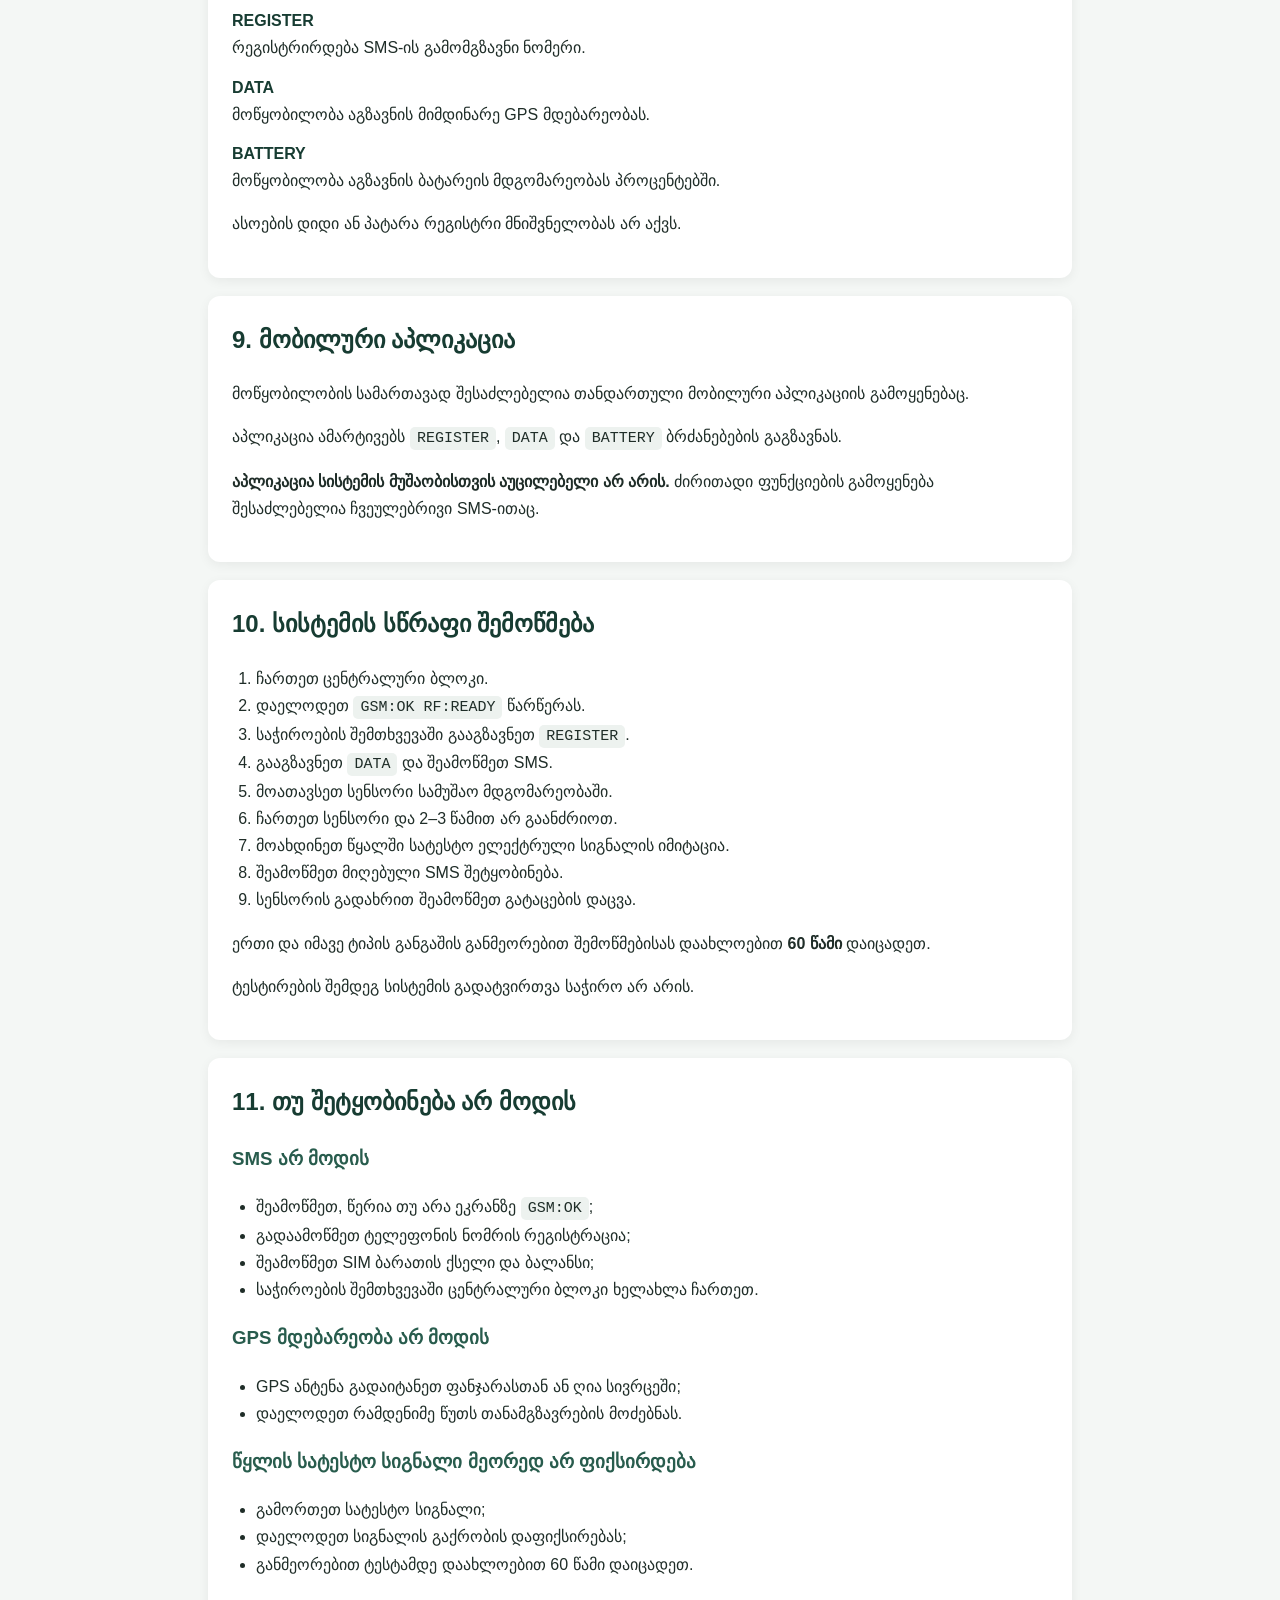
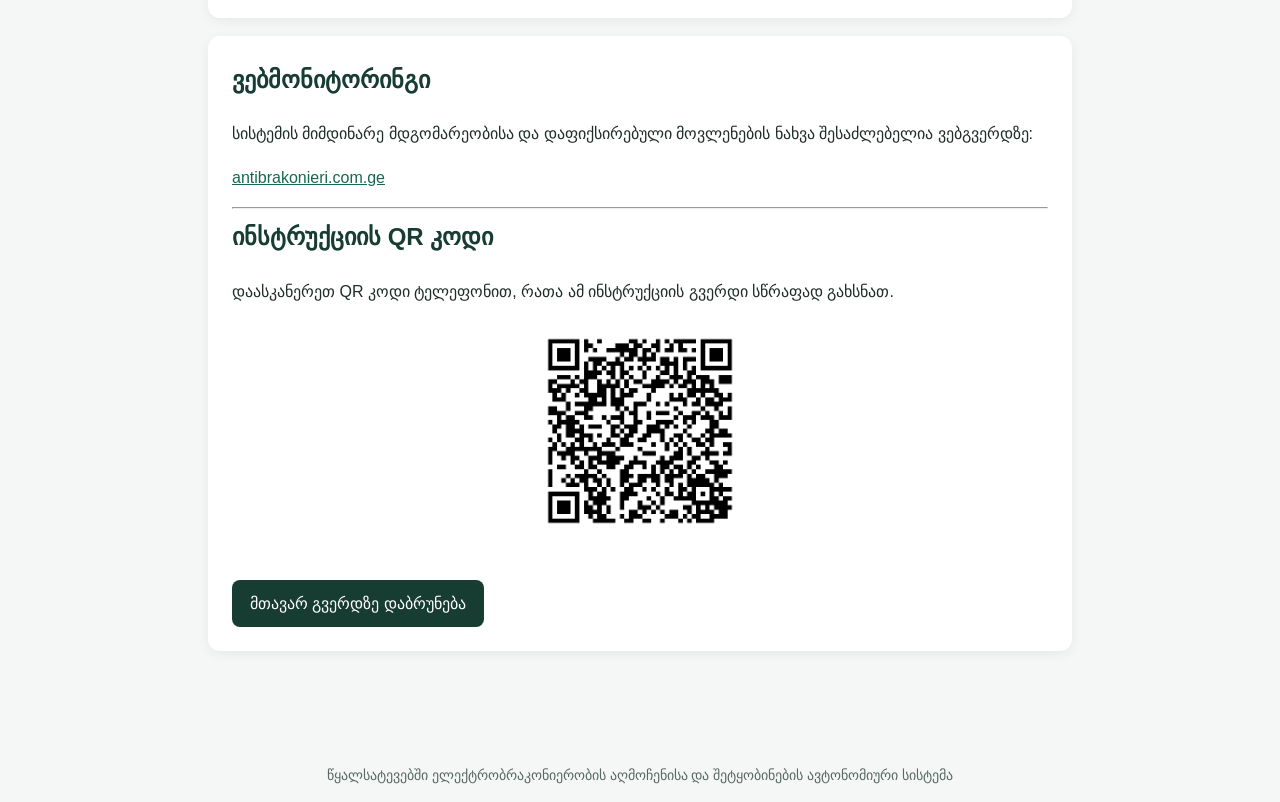
==== commit e62eea8f: "Update instruction.html" ====
--- a/instruction.html
+++ b/instruction.html
@@ -132,21 +132,8 @@
 
 <main>
 
-  <section class="quick">
-    <h2>სწრაფი ჩართვა</h2>
-
-    <ol>
-      <li>ჩართეთ ცენტრალური ბლოკი.</li>
-      <li>დაელოდეთ ეკრანზე წარწერას <code>GSM:OK RF:READY</code>.</li>
-      <li>პირველი გამოყენებისას გააგზავნეთ <code>REGISTER</code>.</li>
-      <li>სენსორული ბლოკი მოათავსეთ სამუშაო მდგომარეობაში.</li>
-      <li>ჩართეთ სენსორი.</li>
-      <li>ჩართვის შემდეგ 2–3 წამით არ გაანძრიოთ.</li>
-      <li>სისტემა მზადაა სამუშაოდ.</li>
-    </ol>
-  </section>
-
-
+ 
+   
   <section>
     <h2>1. სისტემის შემადგენლობა</h2>
 
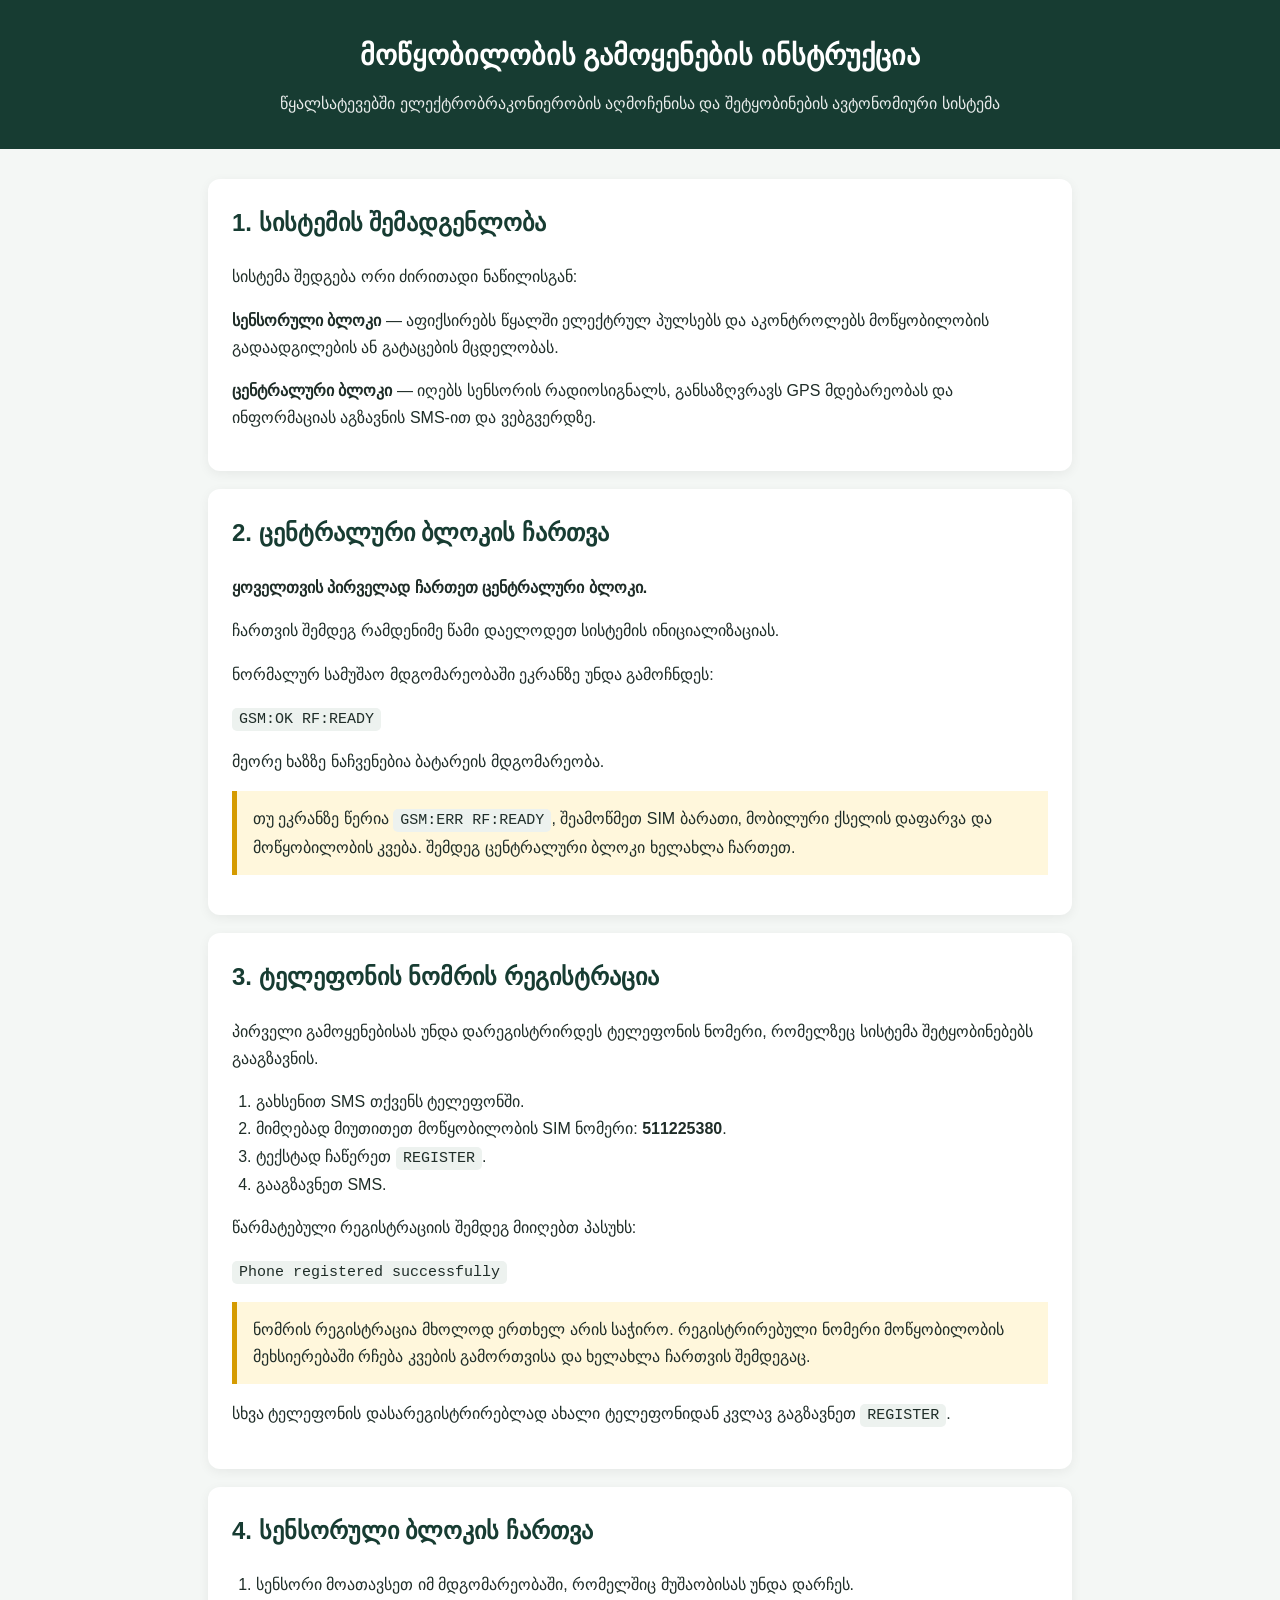
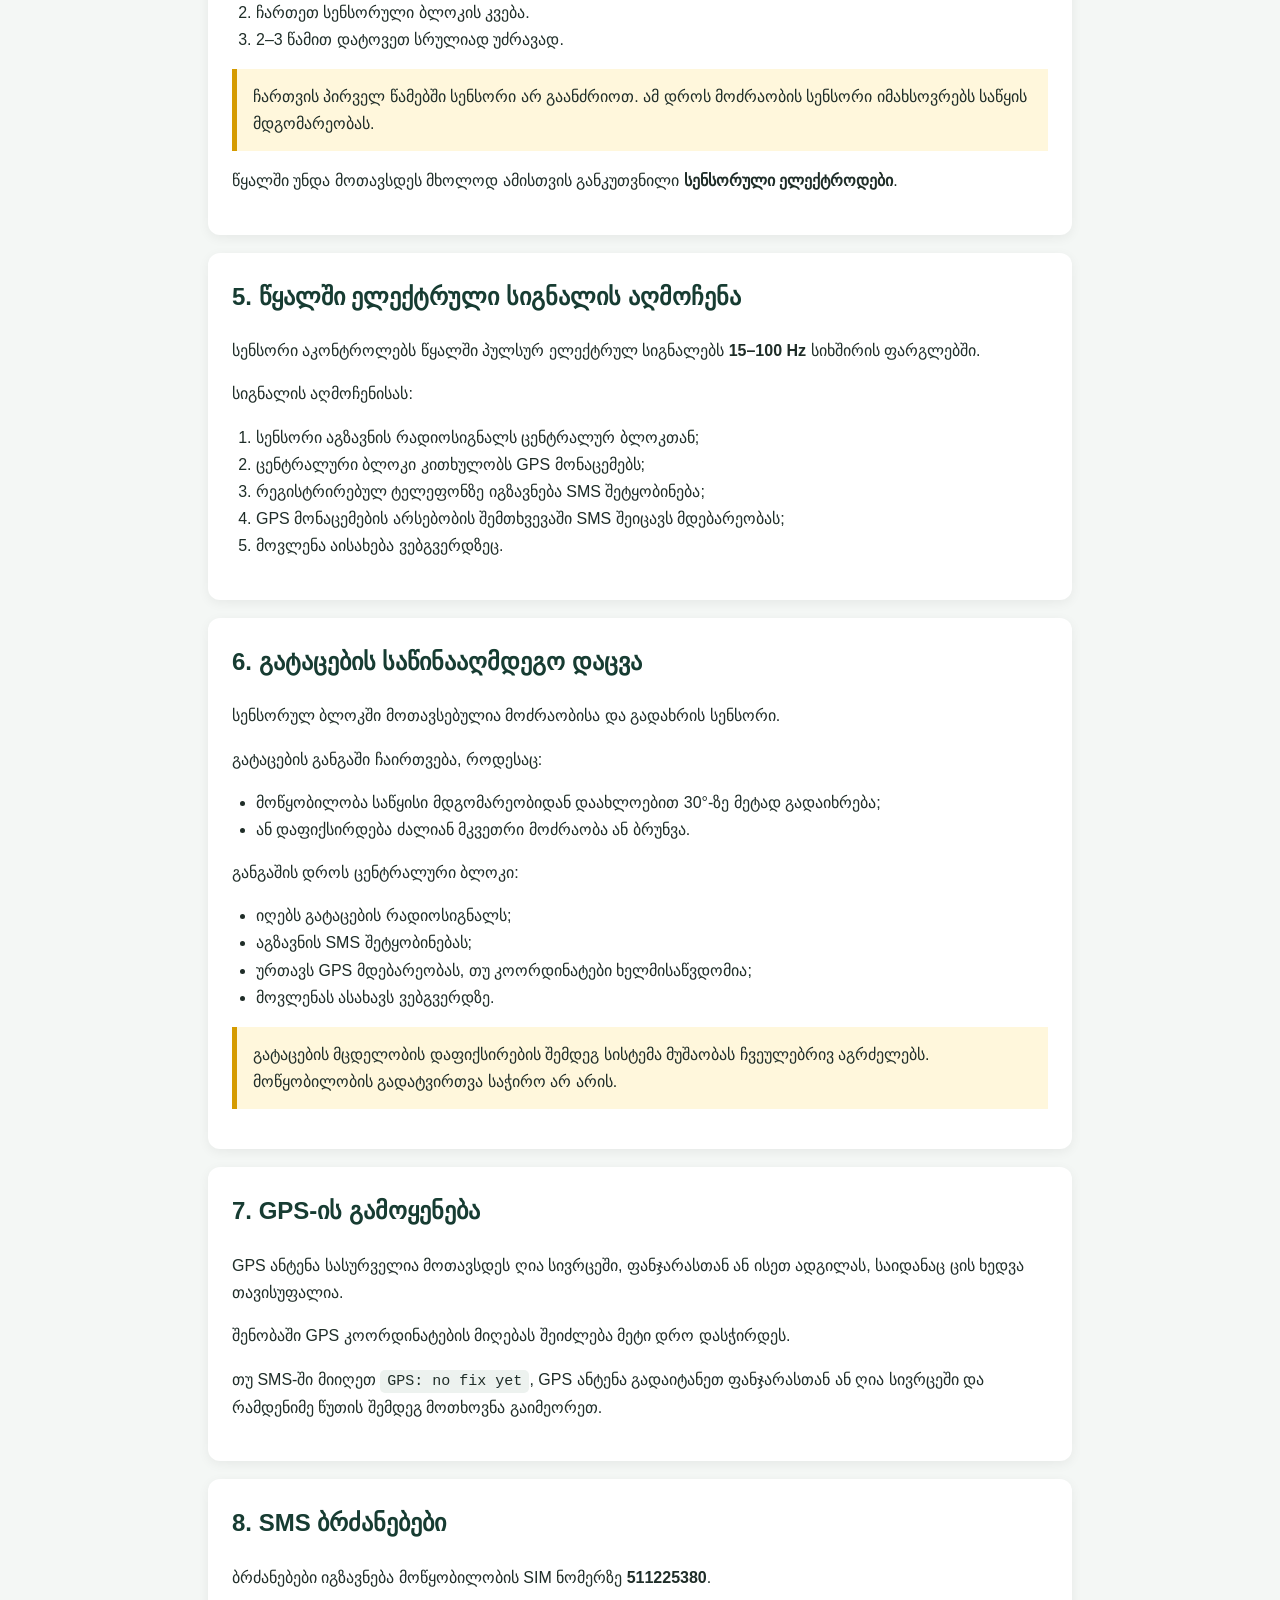
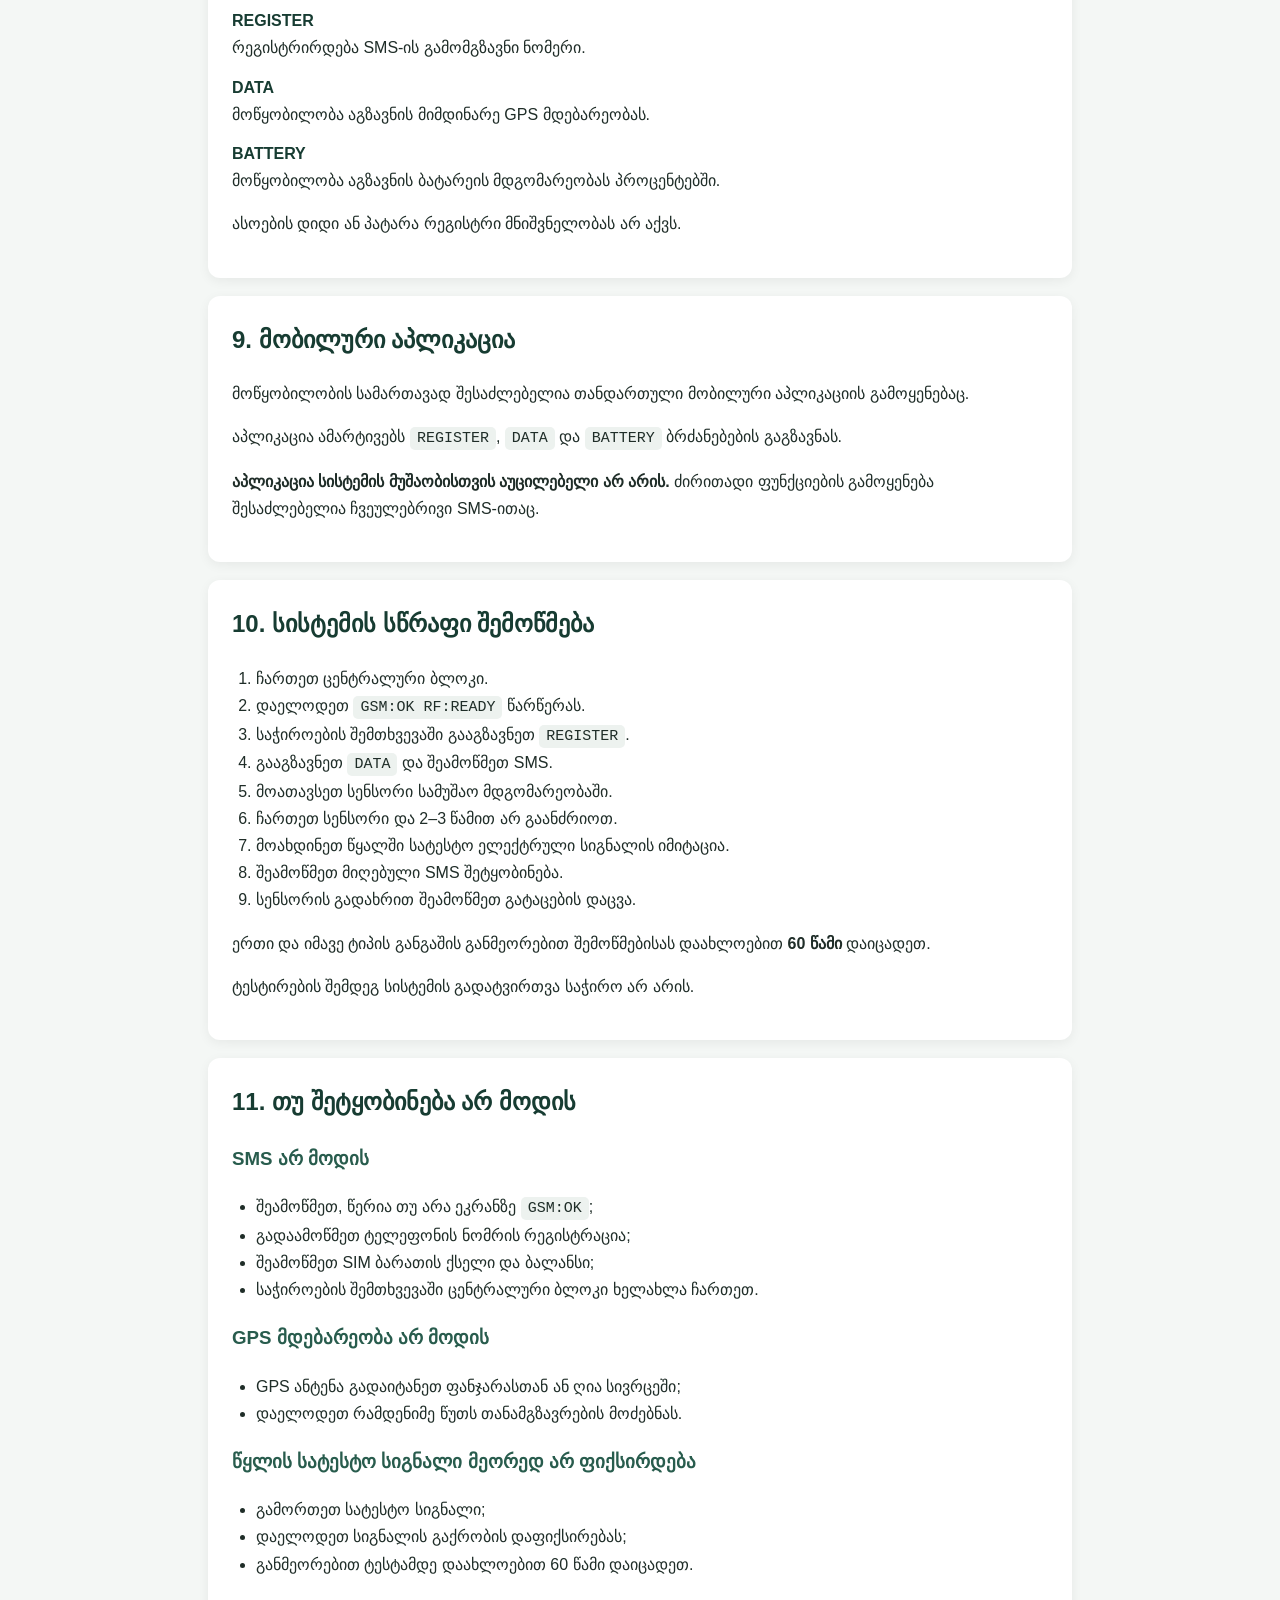
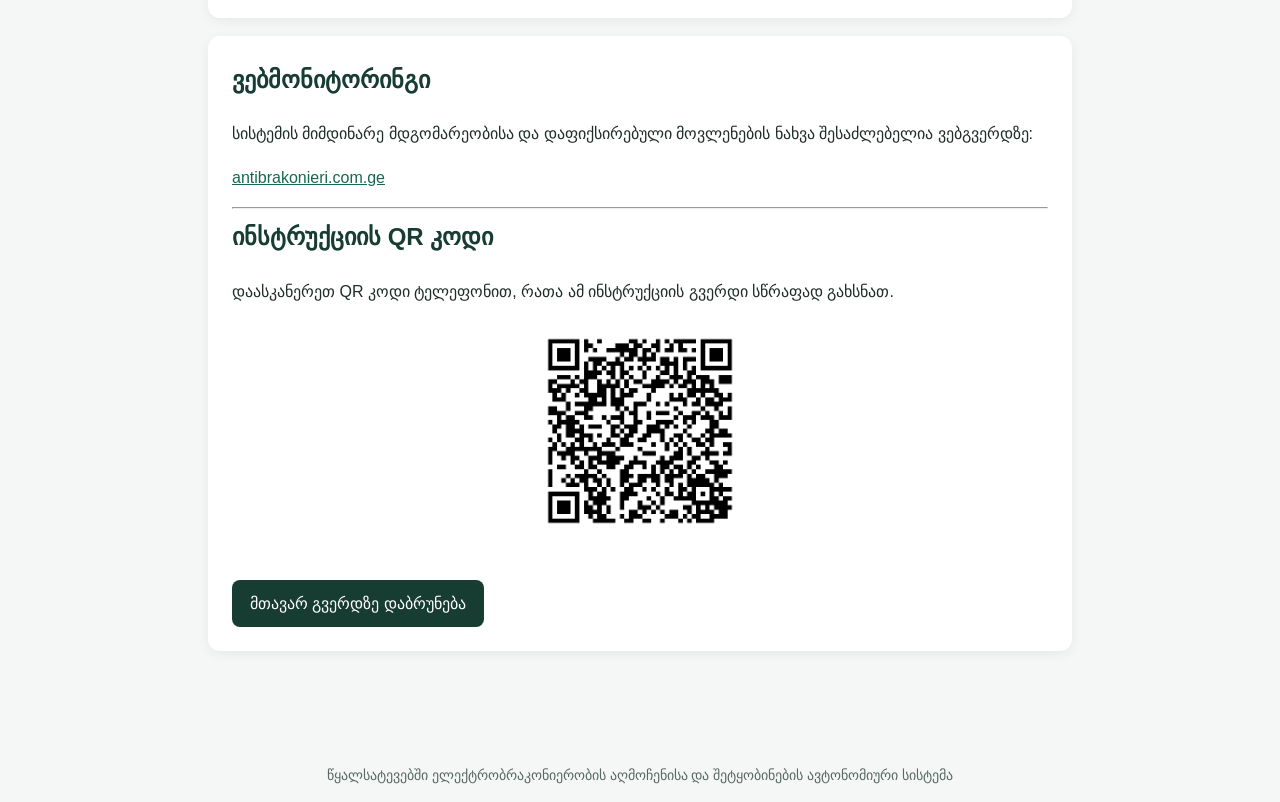
==== commit 6aeb0a16: "Update tilt threshold for alarm activation" ====
--- a/instruction.html
+++ b/instruction.html
@@ -267,7 +267,7 @@
     <p>გატაცების განგაში ჩაირთვება, როდესაც:</p>
 
     <ul>
-      <li>მოწყობილობა საწყისი მდგომარეობიდან დაახლოებით 50°-ზე მეტად გადაიხრება;</li>
+      <li>მოწყობილობა საწყისი მდგომარეობიდან დაახლოებით 30°-ზე მეტად გადაიხრება;</li>
       <li>ან დაფიქსირდება ძალიან მკვეთრი მოძრაობა ან ბრუნვა.</li>
     </ul>
 
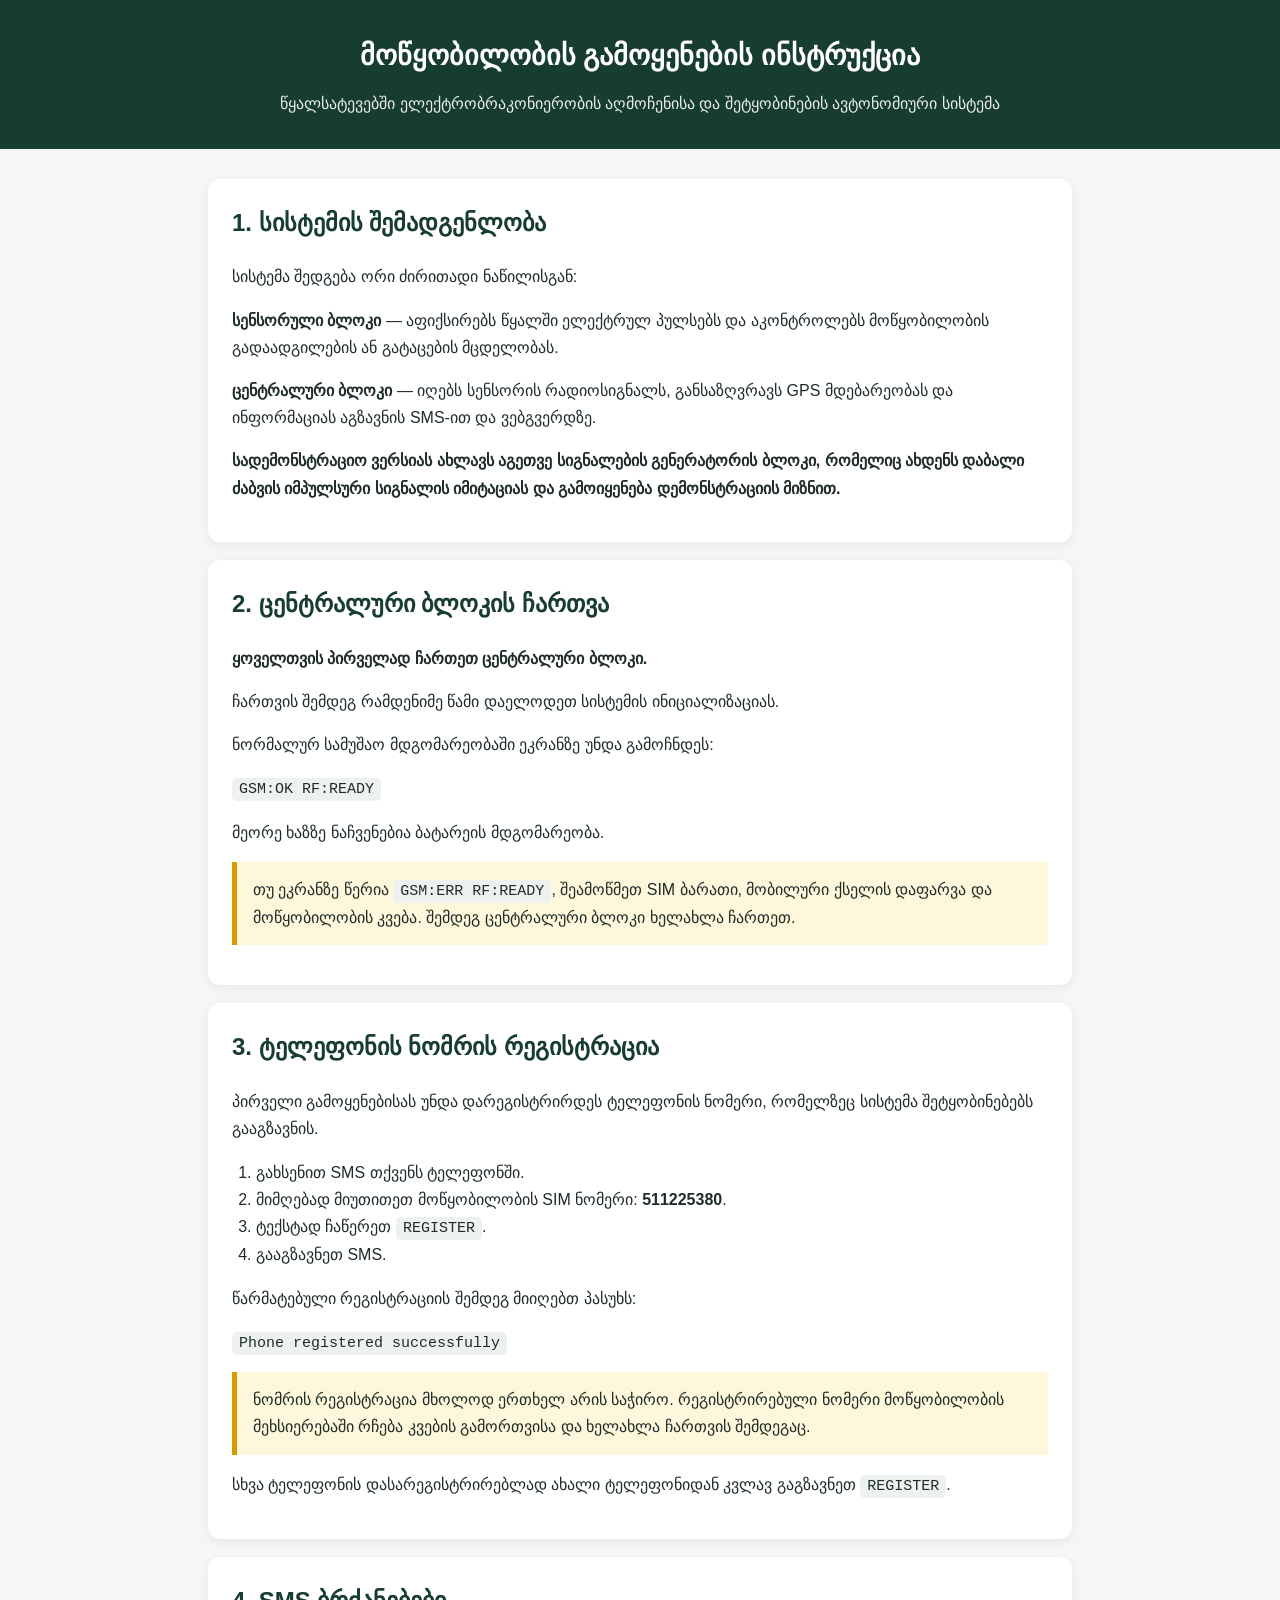
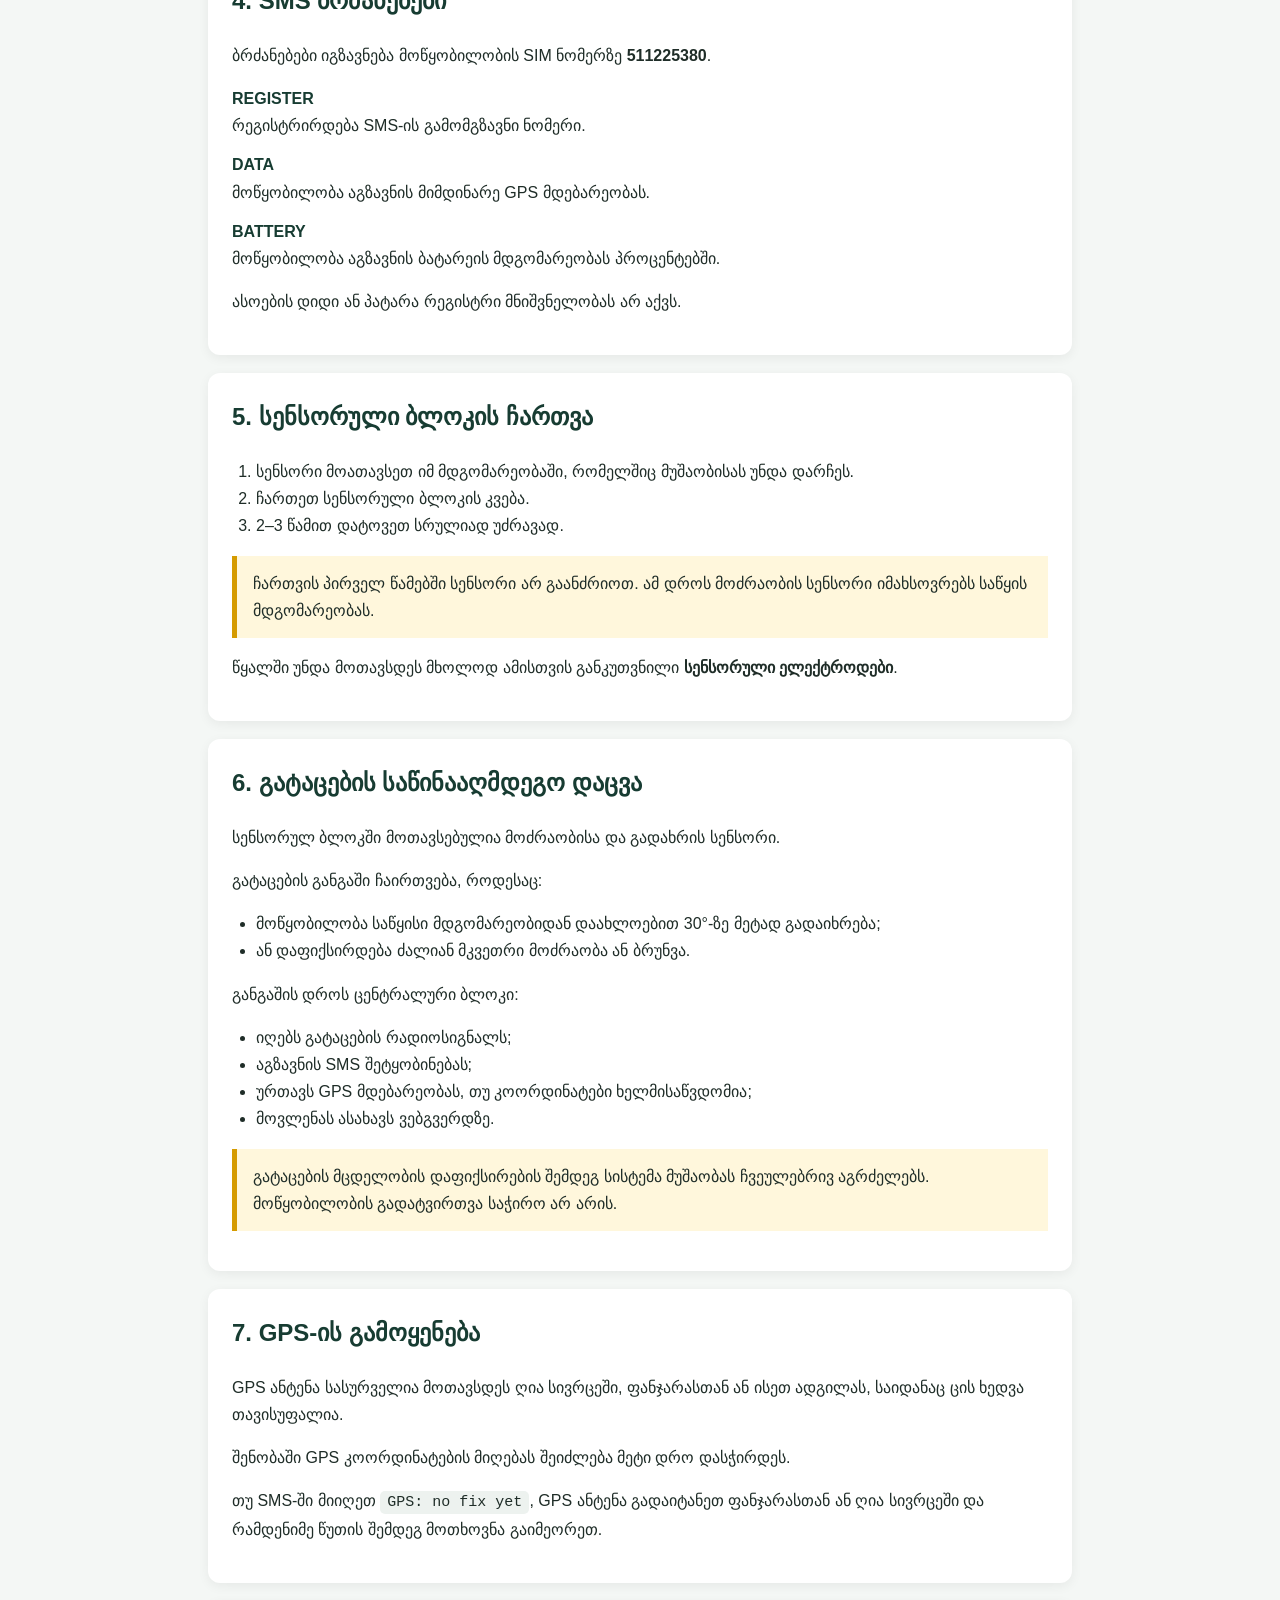
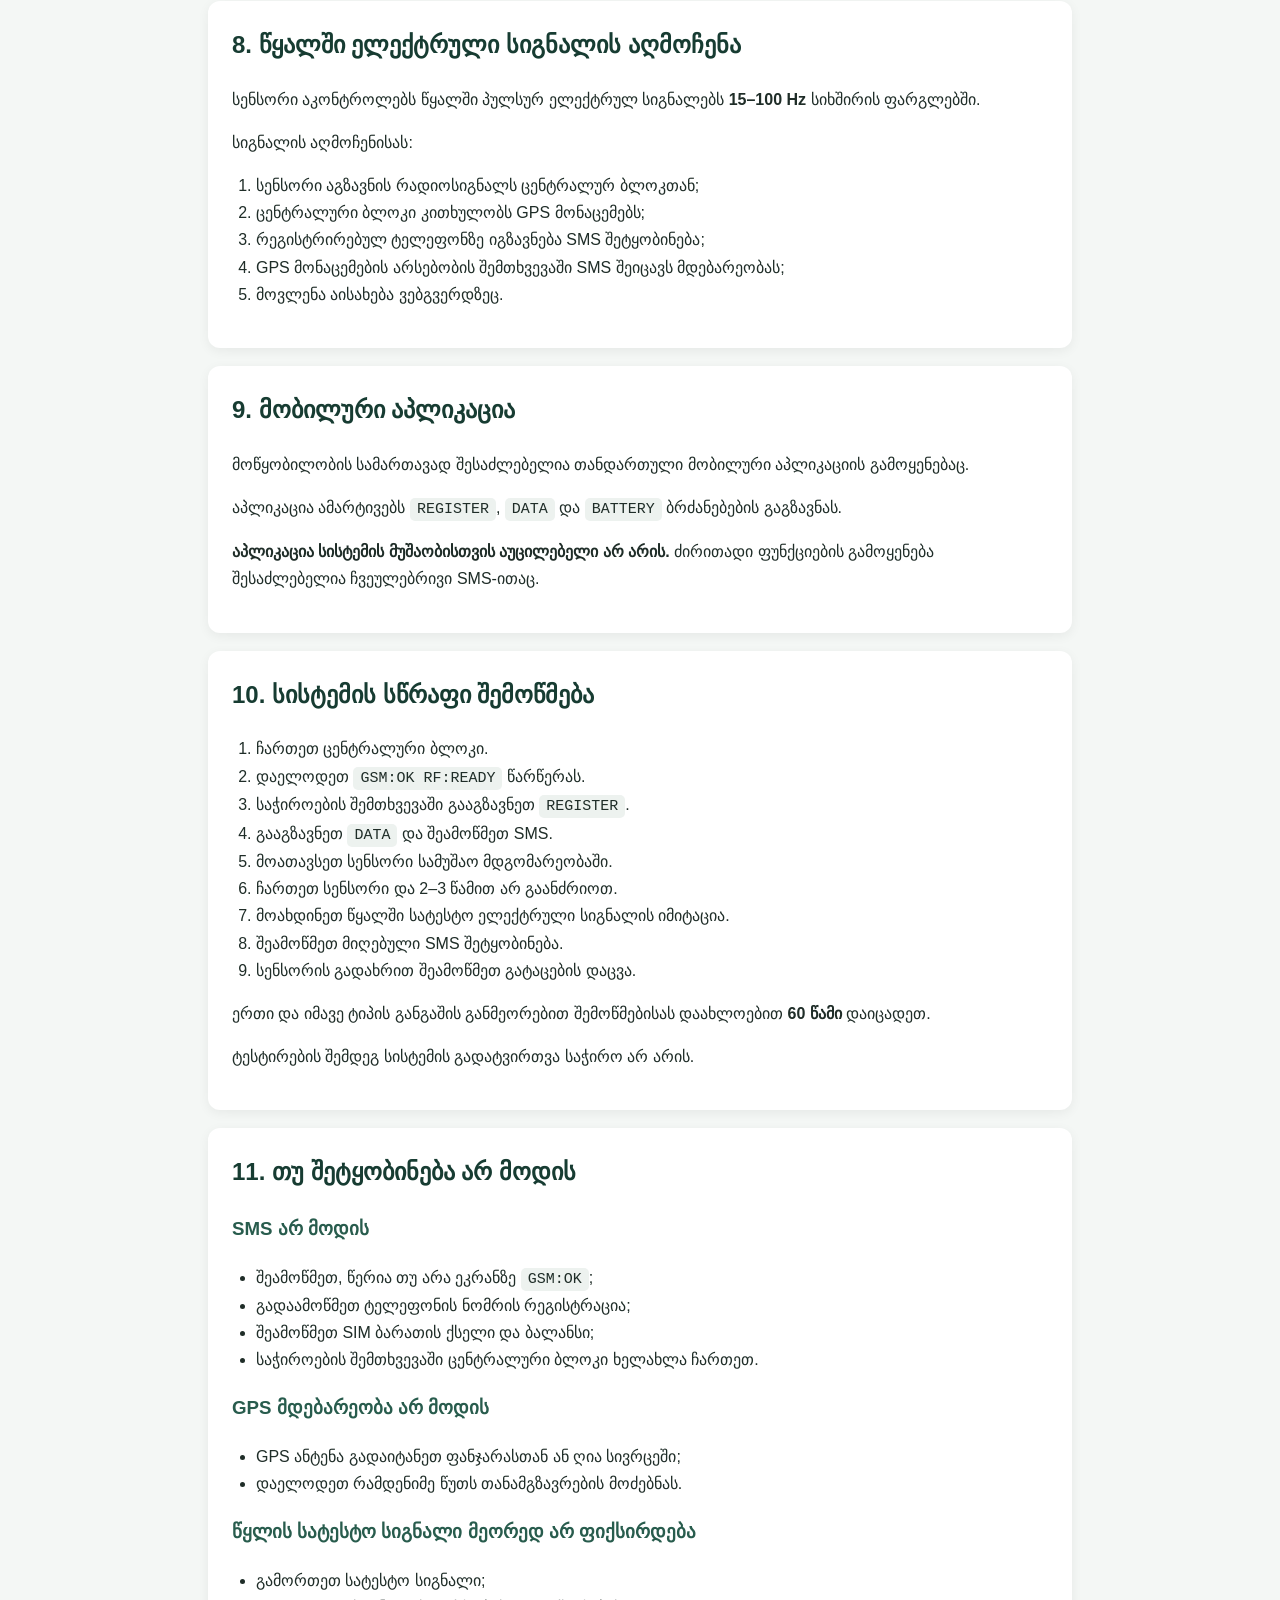
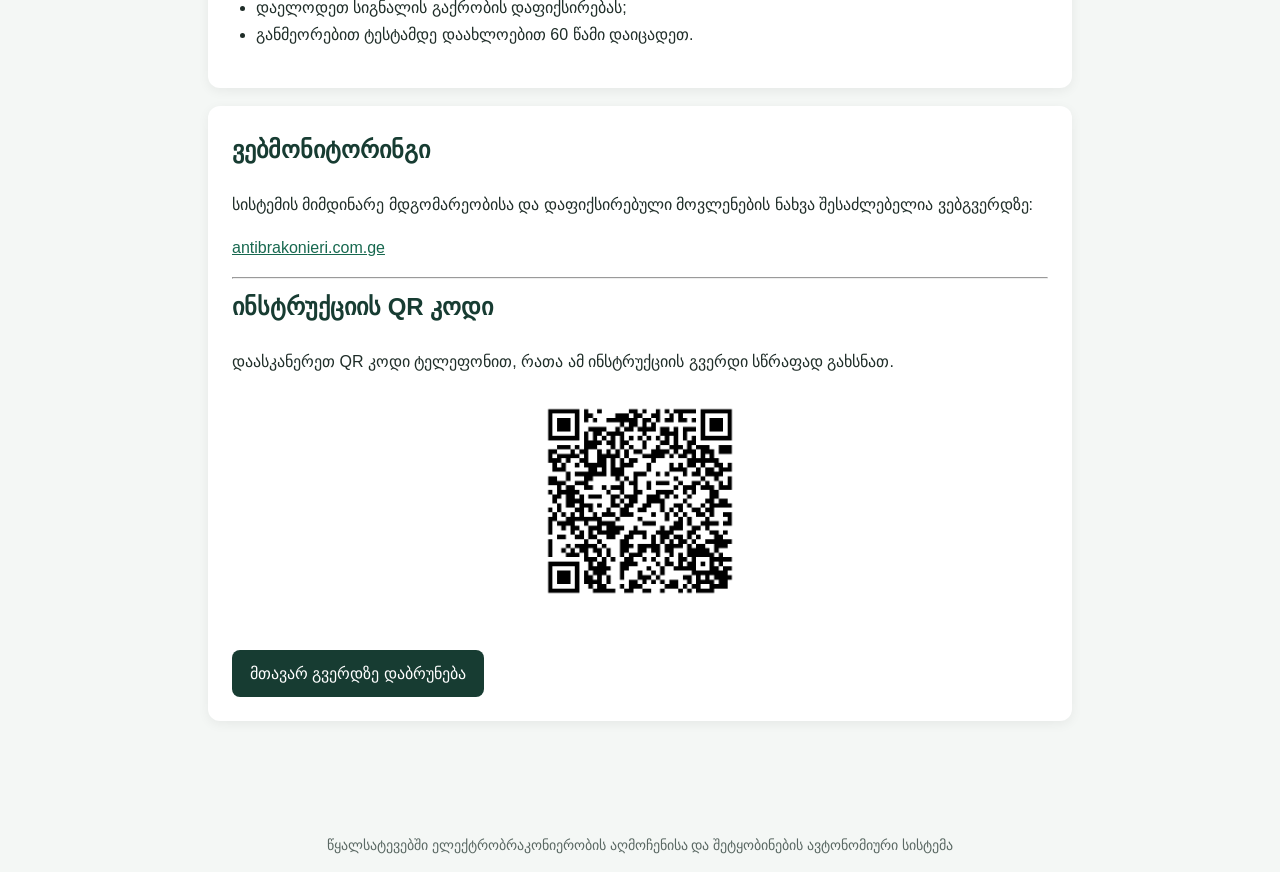
==== commit 3d817f48: "Revise instruction sections and add SMS commands Added new section for SMS commands and updated exis" ====
--- a/instruction.html
+++ b/instruction.html
@@ -152,6 +152,10 @@
       რადიოსიგნალს, განსაზღვრავს GPS მდებარეობას და ინფორმაციას
       აგზავნის SMS-ით და ვებგვერდზე.
     </p>
+
+    <p>
+      <strong>სადემონსტრაციო ვერსიას ახლავს აგეთვე სიგნალების გენერატორის ბლოკი, რომელიც ახდენს დაბალი ძაბვის იმპულსური სიგნალის იმიტაციას და გამოიყენება დემონსტრაციის მიზნით.</strong> 
+    </p>
   </section>
 
 
@@ -214,10 +218,36 @@
       გაგზავნეთ <code>REGISTER</code>.
     </p>
   </section>
-
-
-  <section>
-    <h2>4. სენსორული ბლოკის ჩართვა</h2>
+ <section>
+    <h2>4. SMS ბრძანებები</h2>
+
+    <p>
+      ბრძანებები იგზავნება მოწყობილობის SIM ნომერზე
+      <strong>511225380</strong>.
+    </p>
+
+    <div class="command">
+      <strong>REGISTER</strong><br>
+      რეგისტრირდება SMS-ის გამომგზავნი ნომერი.
+    </div>
+
+    <div class="command">
+      <strong>DATA</strong><br>
+      მოწყობილობა აგზავნის მიმდინარე GPS მდებარეობას.
+    </div>
+
+    <div class="command">
+      <strong>BATTERY</strong><br>
+      მოწყობილობა აგზავნის ბატარეის მდგომარეობას პროცენტებში.
+    </div>
+
+    <p>
+      ასოების დიდი ან პატარა რეგისტრი მნიშვნელობას არ აქვს.
+    </p>
+  </section>
+
+  <section>
+    <h2>5. სენსორული ბლოკის ჩართვა</h2>
 
     <ol>
       <li>სენსორი მოათავსეთ იმ მდგომარეობაში, რომელშიც მუშაობისას უნდა დარჩეს.</li>
@@ -237,8 +267,60 @@
   </section>
 
 
-  <section>
-    <h2>5. წყალში ელექტრული სიგნალის აღმოჩენა</h2>
+  
+
+
+  <section>
+    <h2>6. გატაცების საწინააღმდეგო დაცვა</h2>
+
+    <p>
+      სენსორულ ბლოკში მოთავსებულია მოძრაობისა და გადახრის სენსორი.
+    </p>
+
+    <p>გატაცების განგაში ჩაირთვება, როდესაც:</p>
+
+    <ul>
+      <li>მოწყობილობა საწყისი მდგომარეობიდან დაახლოებით 30°-ზე მეტად გადაიხრება;</li>
+      <li>ან დაფიქსირდება ძალიან მკვეთრი მოძრაობა ან ბრუნვა.</li>
+    </ul>
+
+    <p>განგაშის დროს ცენტრალური ბლოკი:</p>
+
+    <ul>
+      <li>იღებს გატაცების რადიოსიგნალს;</li>
+      <li>აგზავნის SMS შეტყობინებას;</li>
+      <li>ურთავს GPS მდებარეობას, თუ კოორდინატები ხელმისაწვდომია;</li>
+      <li>მოვლენას ასახავს ვებგვერდზე.</li>
+    </ul>
+
+    <div class="important">
+      გატაცების მცდელობის დაფიქსირების შემდეგ სისტემა მუშაობას
+      ჩვეულებრივ აგრძელებს. მოწყობილობის გადატვირთვა საჭირო არ არის.
+    </div>
+  </section>
+
+
+  <section>
+    <h2>7. GPS-ის გამოყენება</h2>
+
+    <p>
+      GPS ანტენა სასურველია მოთავსდეს ღია სივრცეში, ფანჯარასთან
+      ან ისეთ ადგილას, საიდანაც ცის ხედვა თავისუფალია.
+    </p>
+
+    <p>
+      შენობაში GPS კოორდინატების მიღებას შეიძლება მეტი დრო დასჭირდეს.
+    </p>
+
+    <p>
+      თუ SMS-ში მიიღეთ <code>GPS: no fix yet</code>,
+      GPS ანტენა გადაიტანეთ ფანჯარასთან ან ღია სივრცეში და
+      რამდენიმე წუთის შემდეგ მოთხოვნა გაიმეორეთ.
+    </p>
+  </section>
+
+<section>
+    <h2>8. წყალში ელექტრული სიგნალის აღმოჩენა</h2>
 
     <p>
       სენსორი აკონტროლებს წყალში პულსურ ელექტრულ სიგნალებს
@@ -255,85 +337,7 @@
       <li>მოვლენა აისახება ვებგვერდზეც.</li>
     </ol>
   </section>
-
-
-  <section>
-    <h2>6. გატაცების საწინააღმდეგო დაცვა</h2>
-
-    <p>
-      სენსორულ ბლოკში მოთავსებულია მოძრაობისა და გადახრის სენსორი.
-    </p>
-
-    <p>გატაცების განგაში ჩაირთვება, როდესაც:</p>
-
-    <ul>
-      <li>მოწყობილობა საწყისი მდგომარეობიდან დაახლოებით 30°-ზე მეტად გადაიხრება;</li>
-      <li>ან დაფიქსირდება ძალიან მკვეთრი მოძრაობა ან ბრუნვა.</li>
-    </ul>
-
-    <p>განგაშის დროს ცენტრალური ბლოკი:</p>
-
-    <ul>
-      <li>იღებს გატაცების რადიოსიგნალს;</li>
-      <li>აგზავნის SMS შეტყობინებას;</li>
-      <li>ურთავს GPS მდებარეობას, თუ კოორდინატები ხელმისაწვდომია;</li>
-      <li>მოვლენას ასახავს ვებგვერდზე.</li>
-    </ul>
-
-    <div class="important">
-      გატაცების მცდელობის დაფიქსირების შემდეგ სისტემა მუშაობას
-      ჩვეულებრივ აგრძელებს. მოწყობილობის გადატვირთვა საჭირო არ არის.
-    </div>
-  </section>
-
-
-  <section>
-    <h2>7. GPS-ის გამოყენება</h2>
-
-    <p>
-      GPS ანტენა სასურველია მოთავსდეს ღია სივრცეში, ფანჯარასთან
-      ან ისეთ ადგილას, საიდანაც ცის ხედვა თავისუფალია.
-    </p>
-
-    <p>
-      შენობაში GPS კოორდინატების მიღებას შეიძლება მეტი დრო დასჭირდეს.
-    </p>
-
-    <p>
-      თუ SMS-ში მიიღეთ <code>GPS: no fix yet</code>,
-      GPS ანტენა გადაიტანეთ ფანჯარასთან ან ღია სივრცეში და
-      რამდენიმე წუთის შემდეგ მოთხოვნა გაიმეორეთ.
-    </p>
-  </section>
-
-
-  <section>
-    <h2>8. SMS ბრძანებები</h2>
-
-    <p>
-      ბრძანებები იგზავნება მოწყობილობის SIM ნომერზე
-      <strong>511225380</strong>.
-    </p>
-
-    <div class="command">
-      <strong>REGISTER</strong><br>
-      რეგისტრირდება SMS-ის გამომგზავნი ნომერი.
-    </div>
-
-    <div class="command">
-      <strong>DATA</strong><br>
-      მოწყობილობა აგზავნის მიმდინარე GPS მდებარეობას.
-    </div>
-
-    <div class="command">
-      <strong>BATTERY</strong><br>
-      მოწყობილობა აგზავნის ბატარეის მდგომარეობას პროცენტებში.
-    </div>
-
-    <p>
-      ასოების დიდი ან პატარა რეგისტრი მნიშვნელობას არ აქვს.
-    </p>
-  </section>
+ 
 
 
   <section>
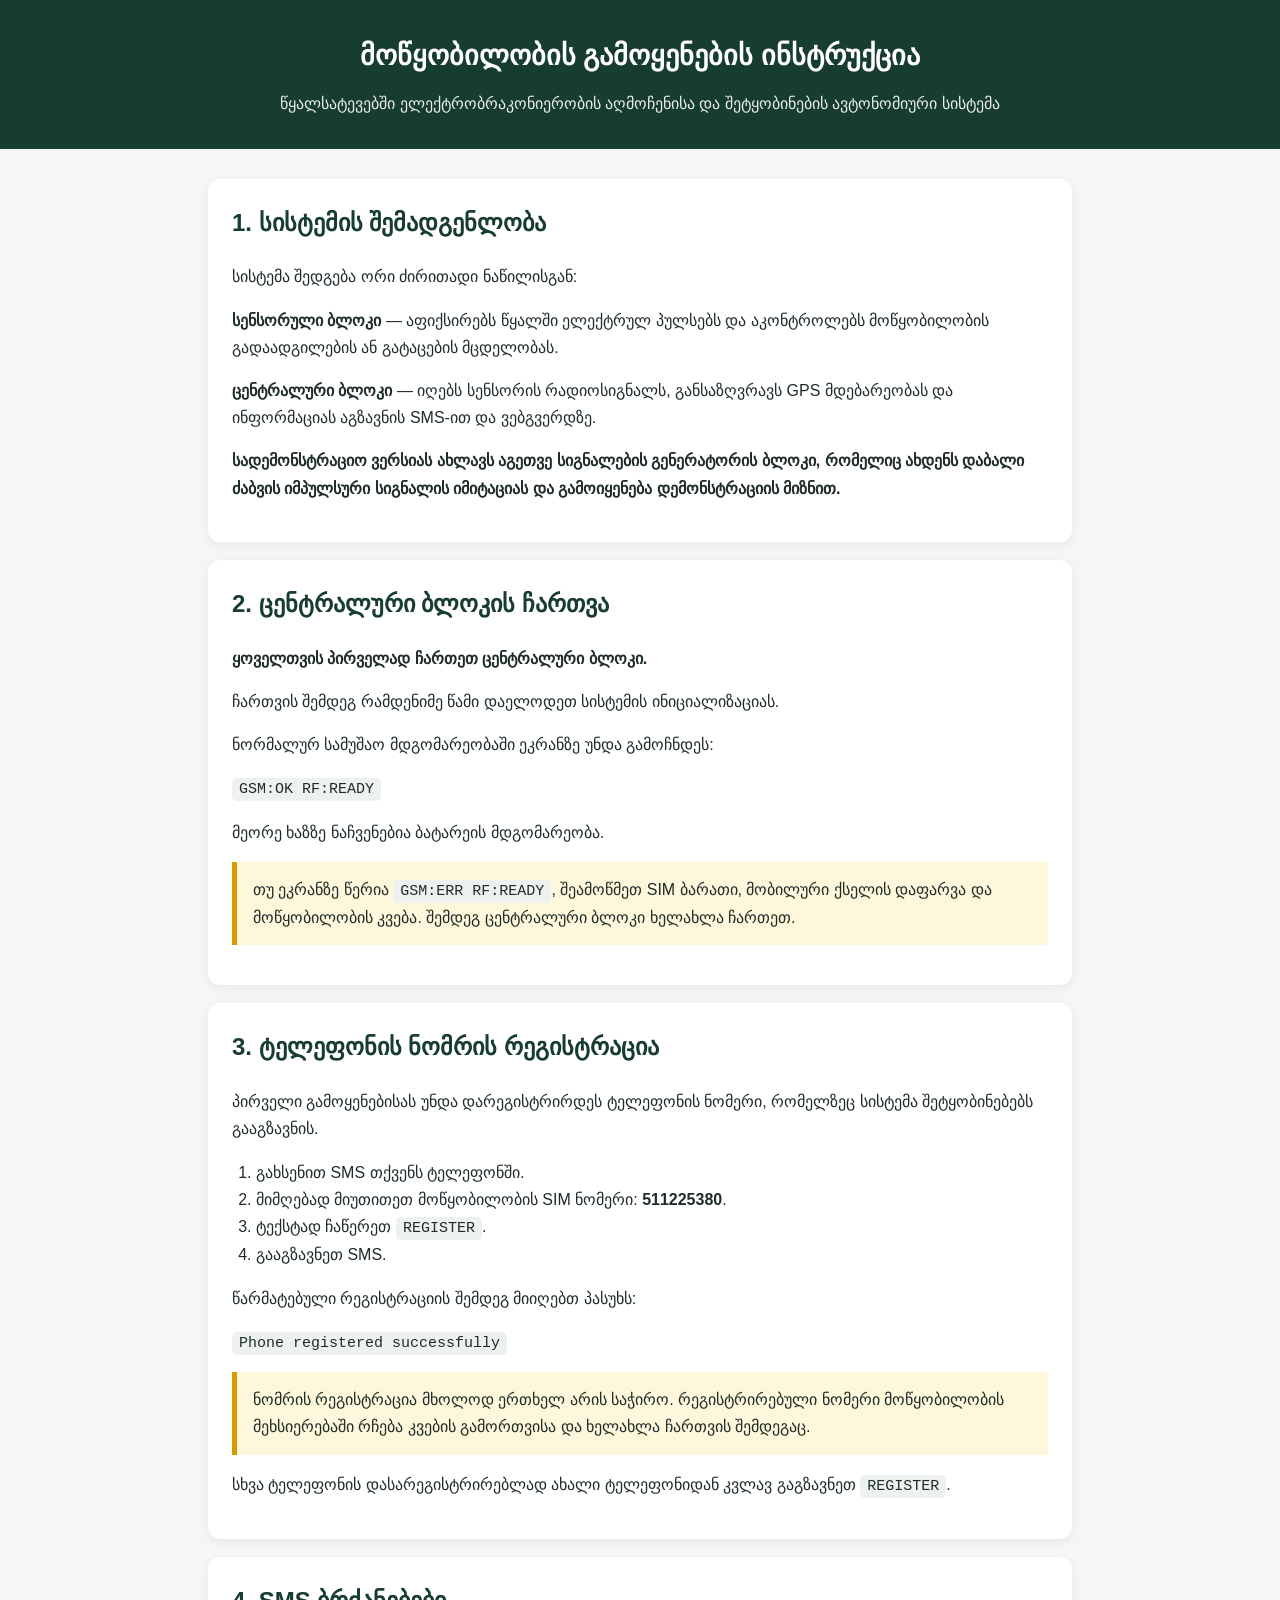
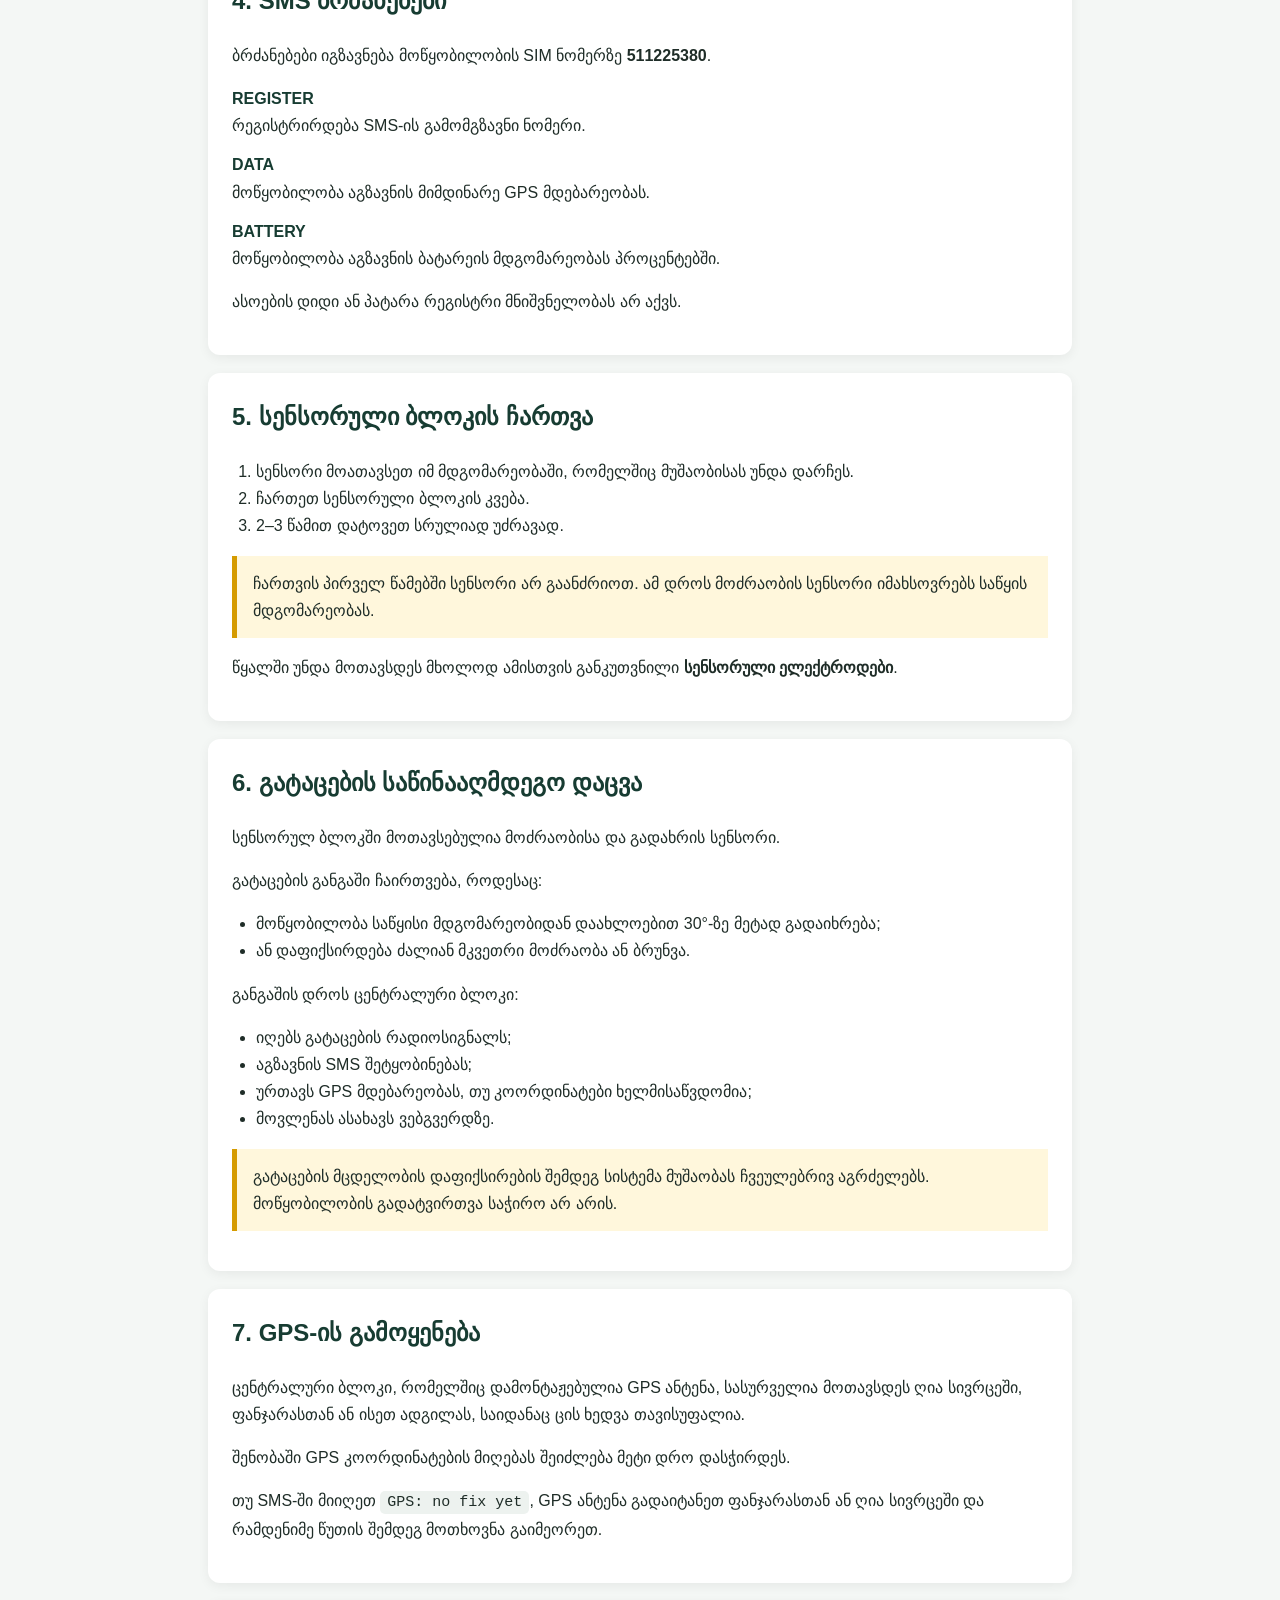
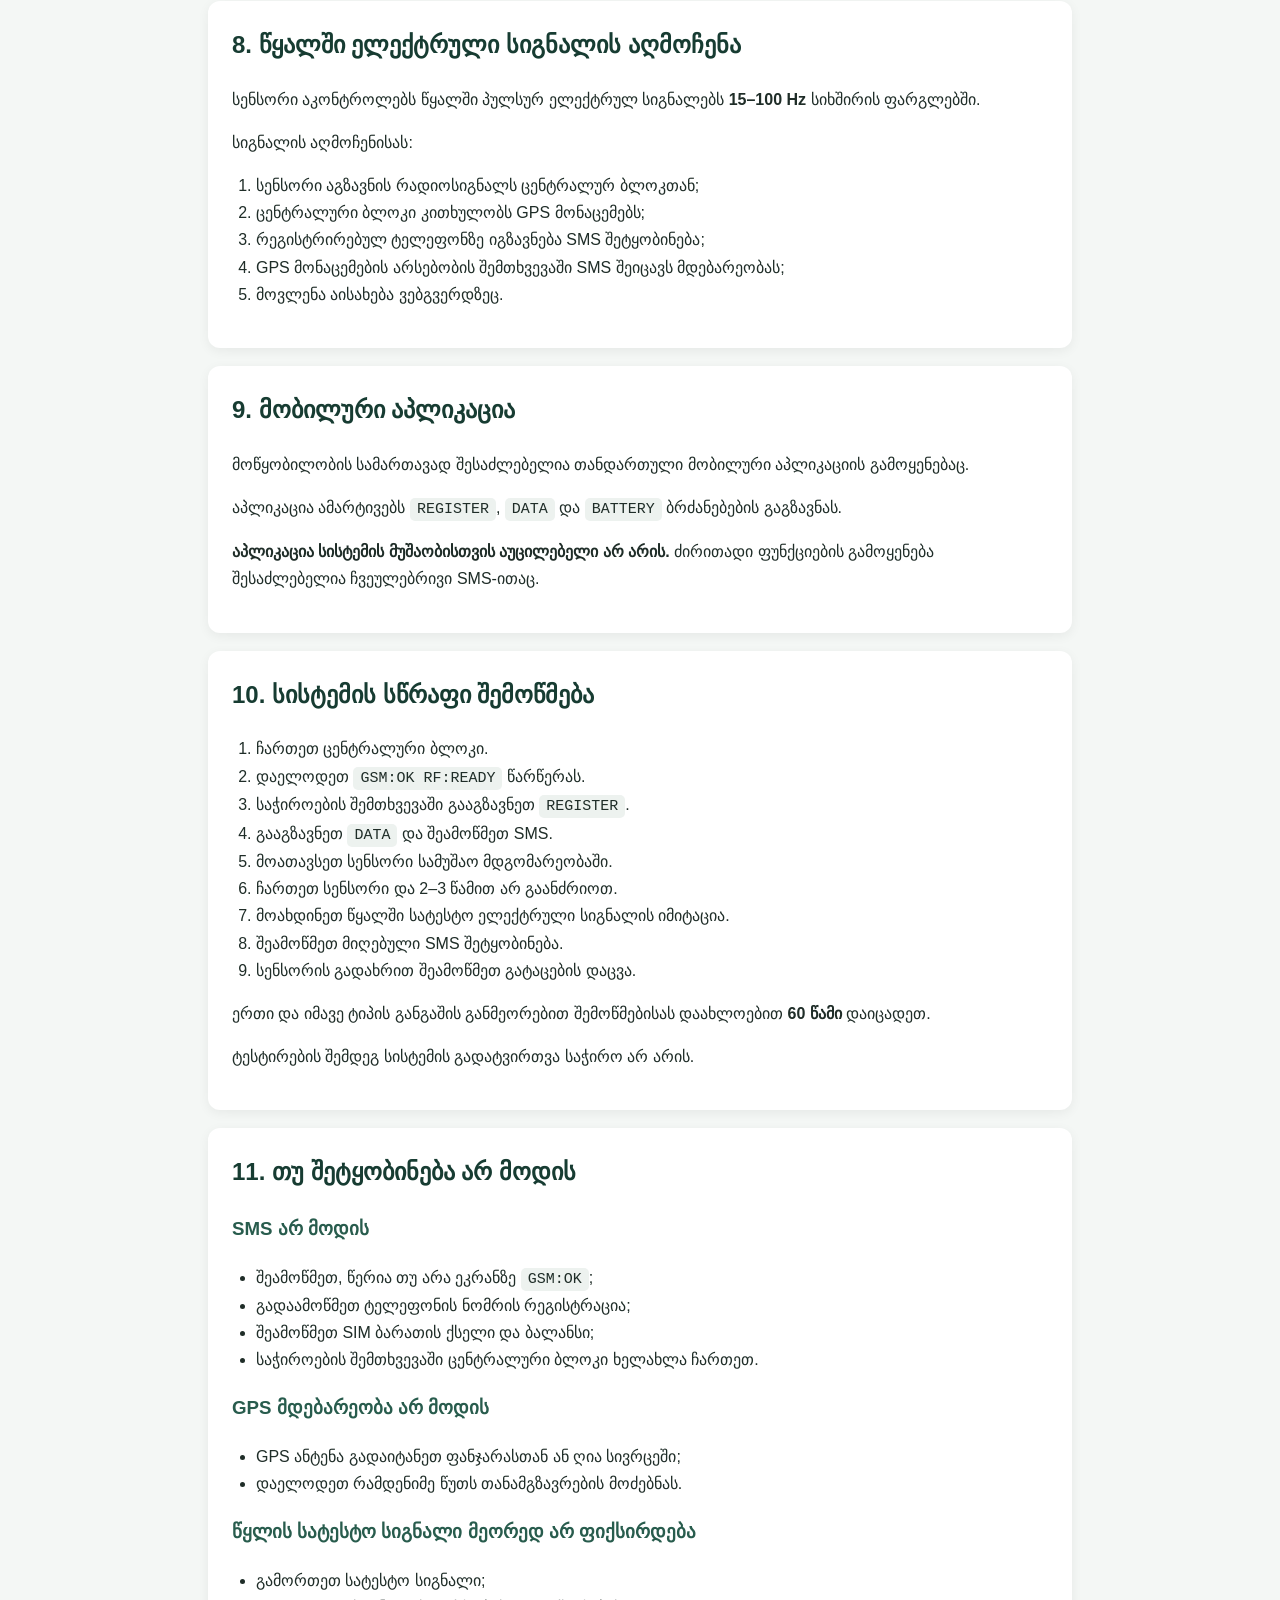
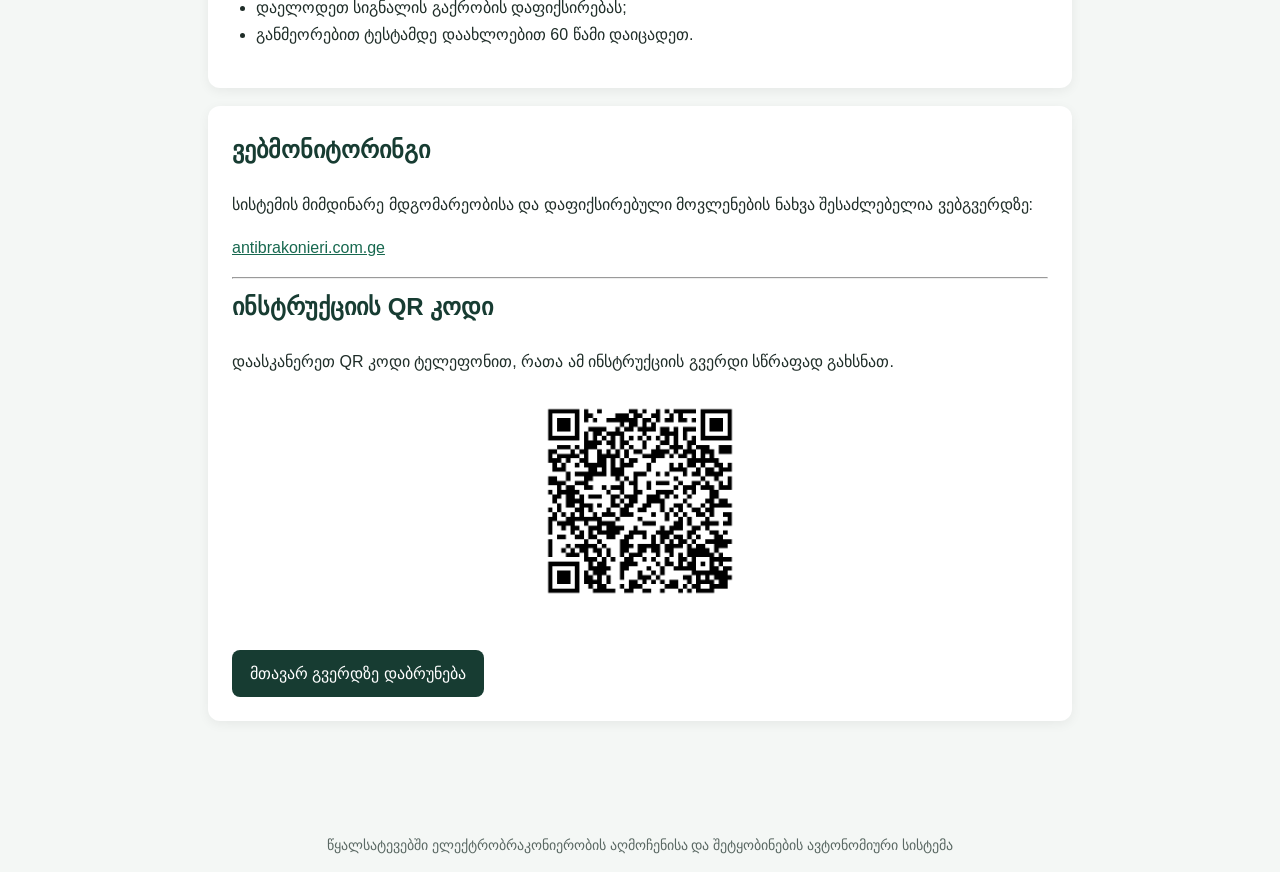
==== commit e8187f4a: "Update GPS antenna placement instructions" ====
--- a/instruction.html
+++ b/instruction.html
@@ -304,8 +304,7 @@
     <h2>7. GPS-ის გამოყენება</h2>
 
     <p>
-      GPS ანტენა სასურველია მოთავსდეს ღია სივრცეში, ფანჯარასთან
-      ან ისეთ ადგილას, საიდანაც ცის ხედვა თავისუფალია.
+     ცენტრალური ბლოკი, რომელშიც დამონტაჟებულია GPS ანტენა, სასურველია მოთავსდეს ღია სივრცეში, ფანჯარასთან ან ისეთ ადგილას, საიდანაც ცის ხედვა თავისუფალია.
     </p>
 
     <p>
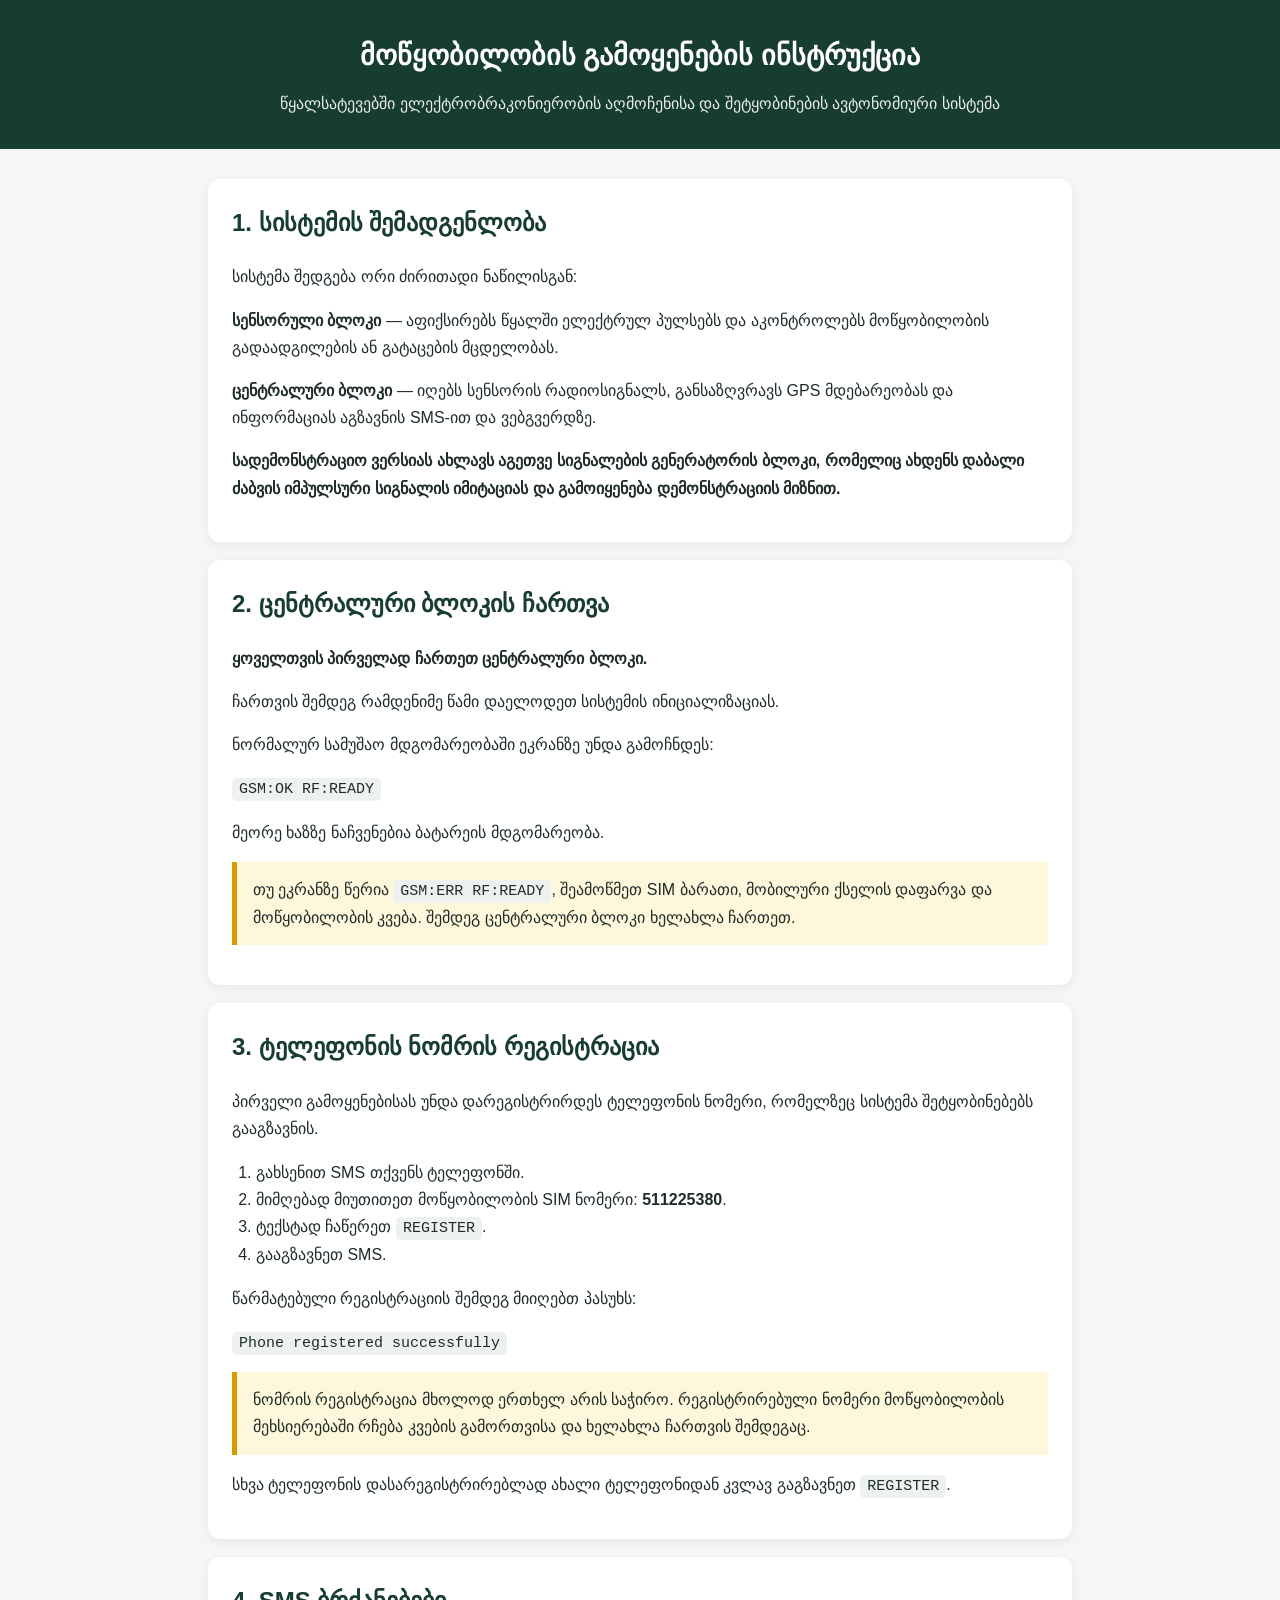
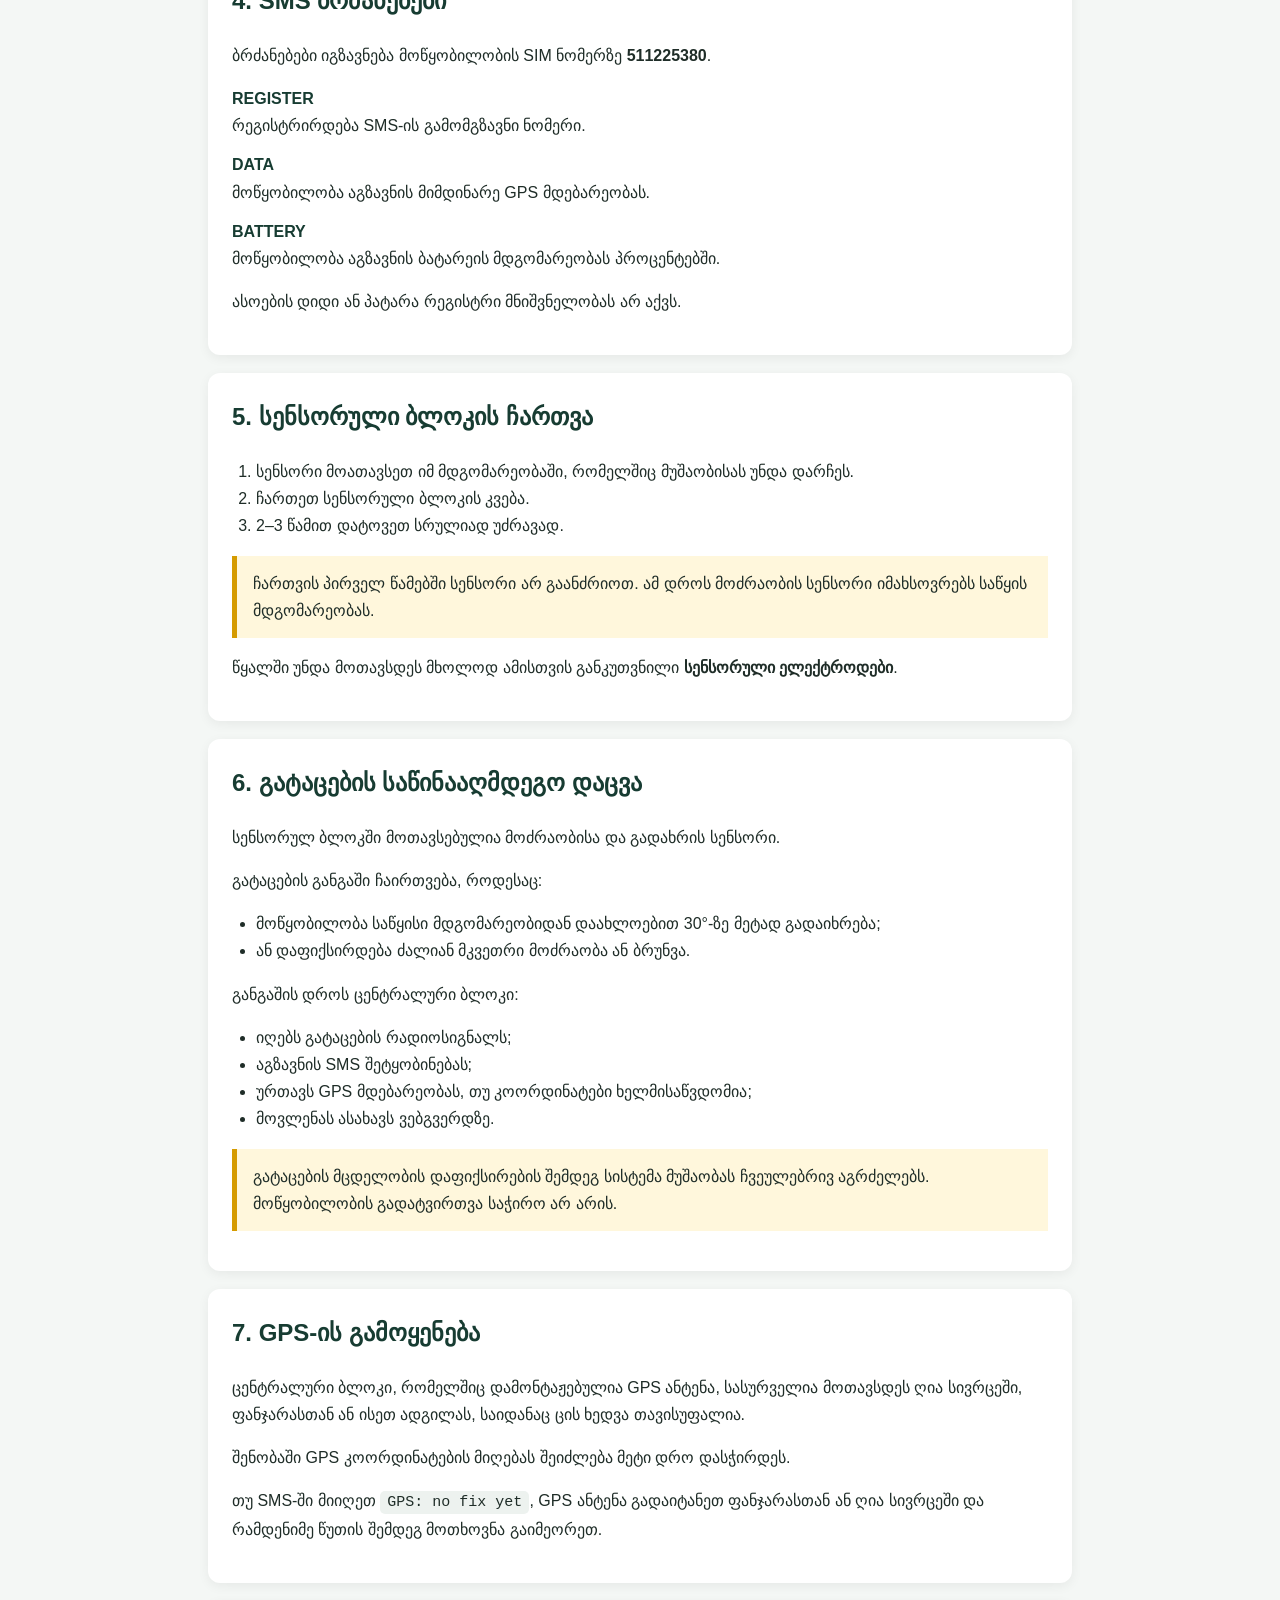
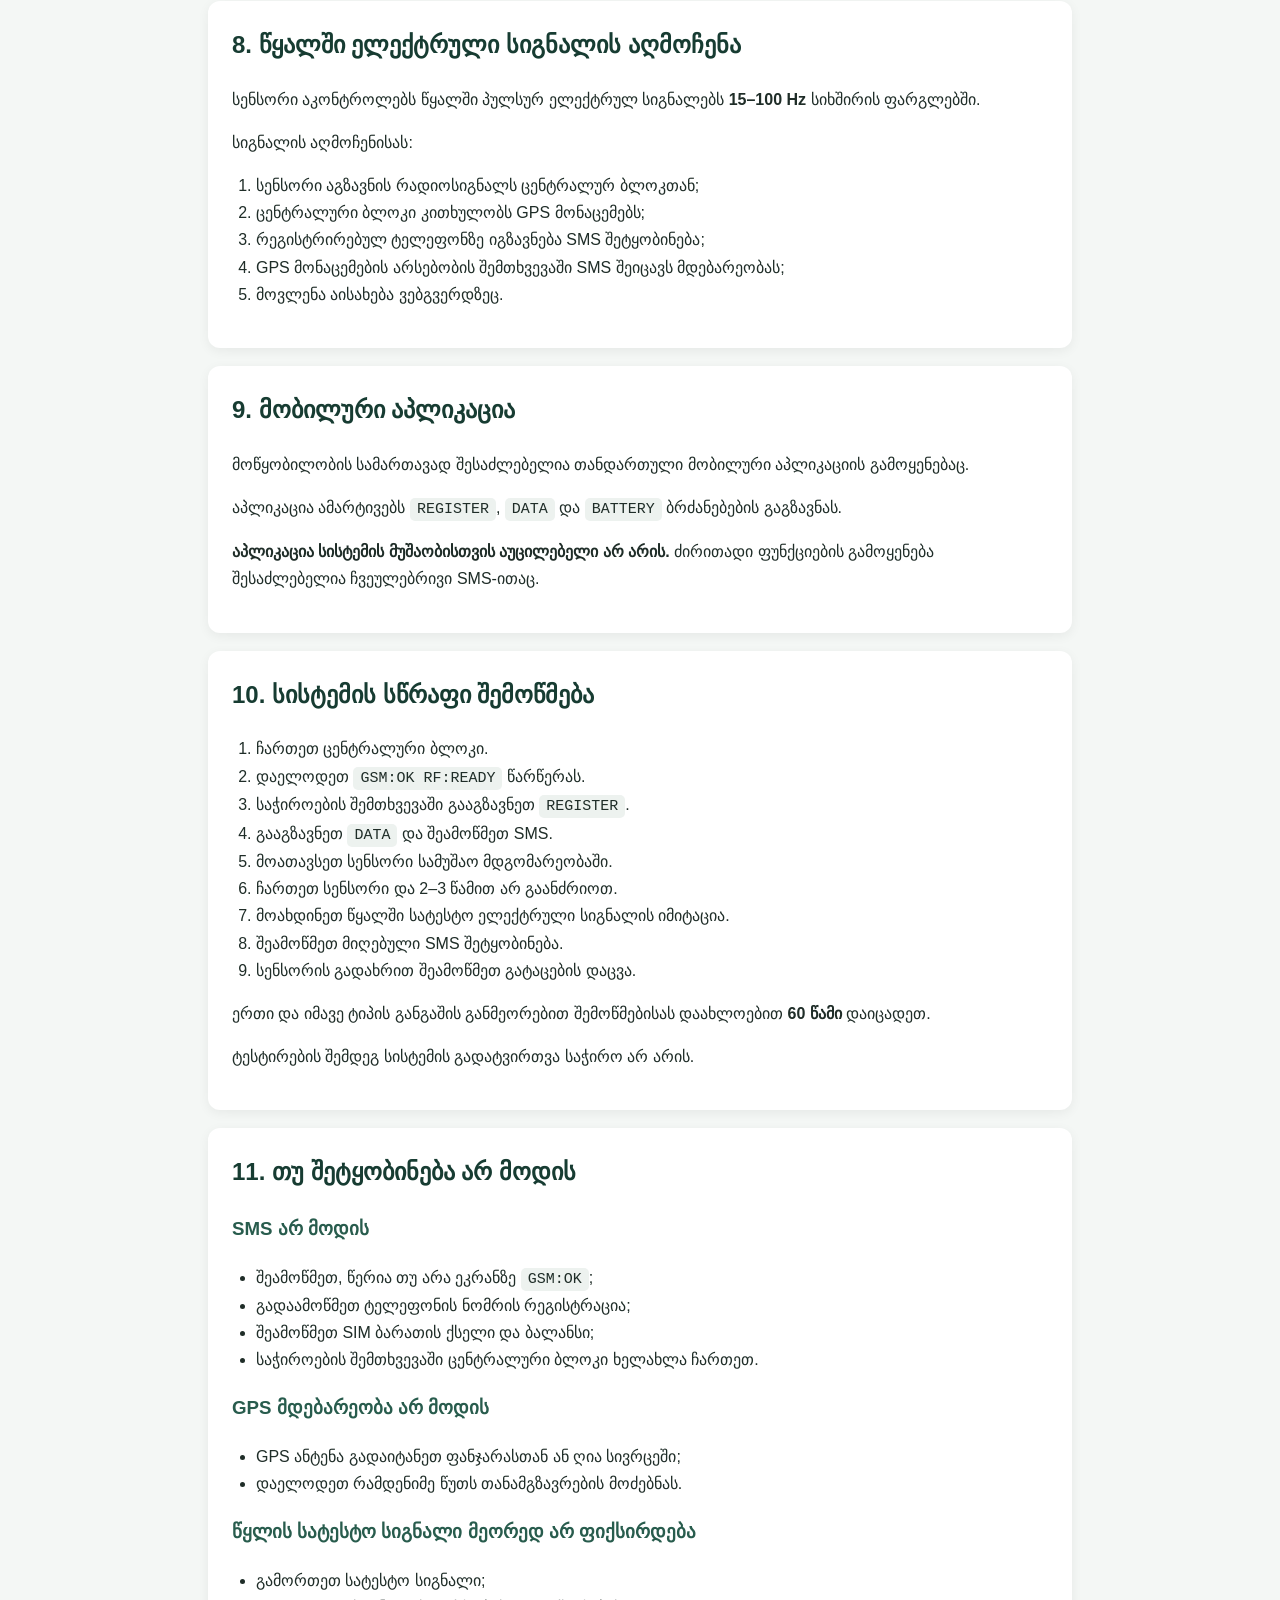
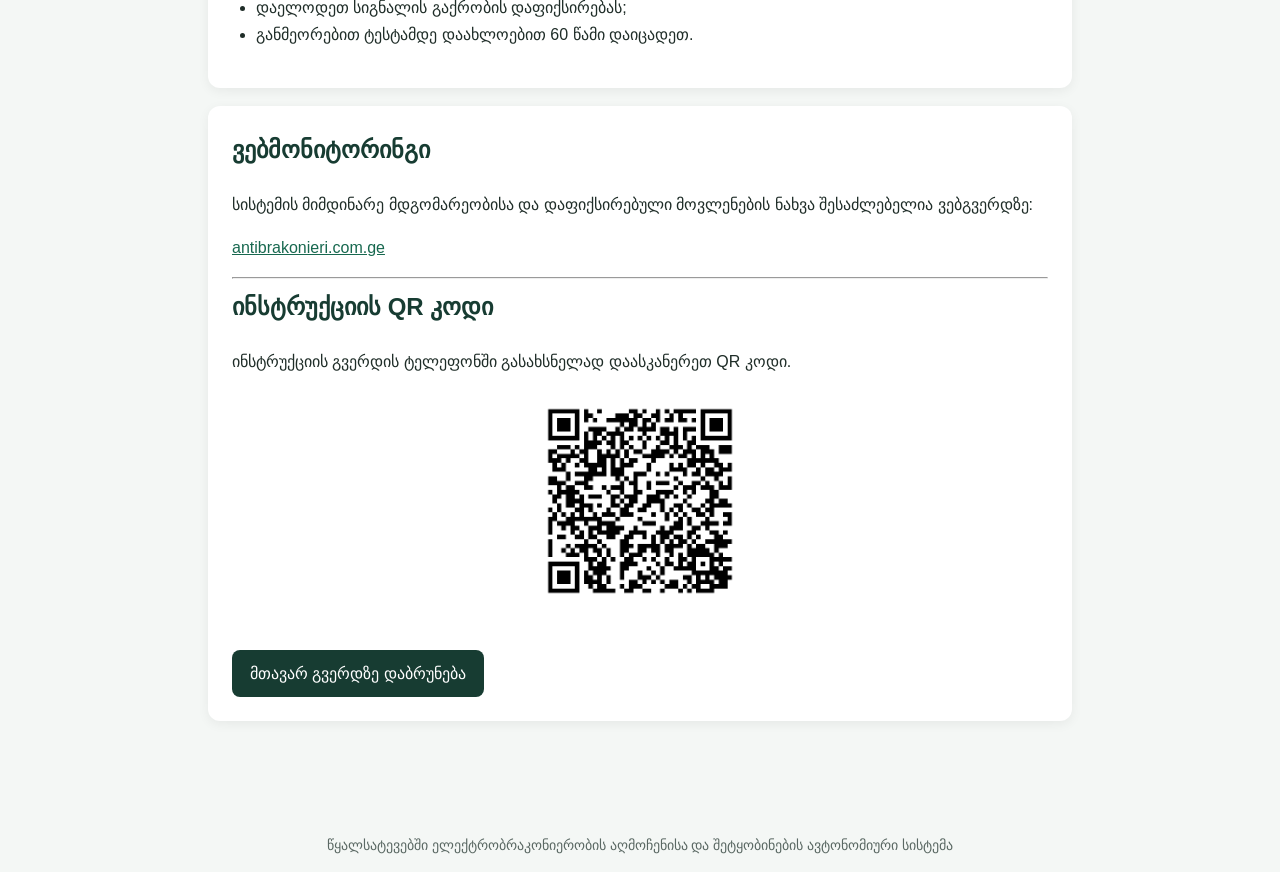
==== commit 47f2a2b1: "Rephrase QR code scanning instruction" ====
--- a/instruction.html
+++ b/instruction.html
@@ -435,7 +435,8 @@
 <h2>ინსტრუქციის QR კოდი</h2>
 
 <p>
-  დაასკანერეთ QR კოდი ტელეფონით, რათა ამ ინსტრუქციის გვერდი სწრაფად გახსნათ.
+  ინსტრუქციის გვერდის ტელეფონში გასახსნელად დაასკანერეთ QR კოდი.
+  
 </p>
 
 <p style="text-align:center;">
